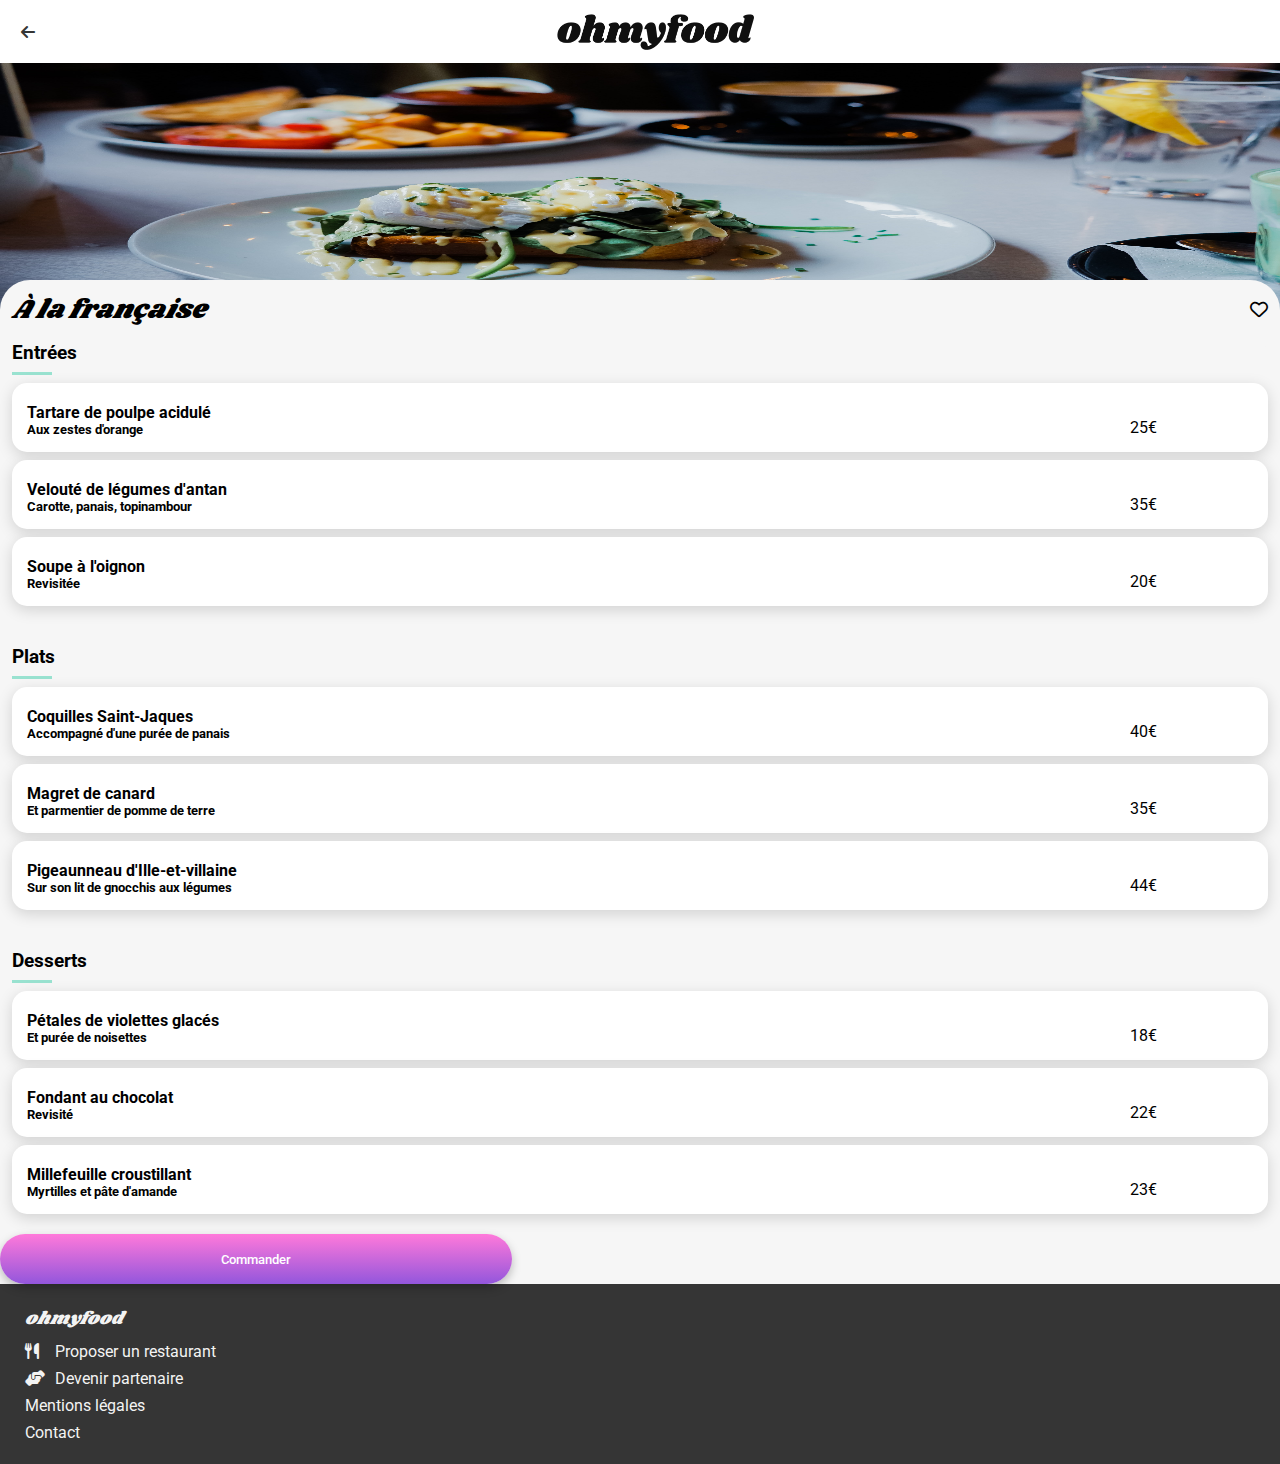
==== a-la-francaise.html @ ea66c6f2 "Ajout du bouton 'commander' sur les pages restaurant" ====
<!DOCTYPE html>
<html lang="fr">
<head>
    <meta charset="UTF-8">
    <meta name="viewport" content="width=device-width, initial-scale=1.0">
    <title>Ohmyfood - À la française</title>
    <link rel="stylesheet" href="https://cdnjs.cloudflare.com/ajax/libs/font-awesome/6.4.2/css/all.min.css">
    <link rel="stylesheet" href="./css/main.css">
</head>
<body>
    <header class="header">
        <div class="header__container__top">
            <a href="index.html">
                <i class="fa-solid fa-arrow-left header__container__top__icon"></i>
            </a>            
            <img src="./img/logo/ohmyfood.png" alt="Logo de l'entreprise Ohmyfood" class="header__container__top__logo">
        </div>
    </header>
    <section class="section__container section__container__menu">
        <div class="section__container__menu__container">
            <img src="./img/restaurants/a-la-francaise.jpg" class="section__container__menu__container__img" alt="Image d'illustration du restaurant À la française">
        </div>        
        <div class="cardmenu">            
            <div class="cardmenu__header">
                <h2 class="cardmenu__header__title">À la française</h2>
                <i class="fa-regular fa-heart card__content__icon"></i>
            </div>
            <div class="cardmenu__type">
                <h3 class="cardmenu__type__title">Entrées</h3>
                <div class="cardmenu__type__border"></div>
                <div class="cardmenu__type__tag cardmenu__type__tag--1">
                    <div class="cardmenu__type__tag__content">
                        <div class="cardemnu__type__tag__content__head">
                            <h4 class="cardmenu__type__tag__head__title">Tartare de poulpe acidulé</h4>
                            <h5 class="cardmenu__type__tag__head__subtitle">Aux zestes d'orange</h5>
                        </div>
                        <div class="cardmenu__type__tag__content__price">
                            25€
                        </div>
                    </div>                        
                    <div class="cardmenu__type__tag__like">
                        <i class="fa-solid fa-circle-check"></i>
                    </div>
                </div>
                <div class="cardmenu__type__tag cardmenu__type__tag--2">
                    <div class="cardmenu__type__tag__content">
                        <div class="cardemnu__type__tag__content__head">
                            <h4 class="cardmenu__type__tag__head__title">Velouté de légumes d'antan</h4>
                            <h5 class="cardmenu__type__tag__head__subtitle">Carotte, panais, topinambour</h5>
                        </div>
                        <div class="cardmenu__type__tag__content__price">
                            35€
                        </div>
                    </div>                        
                    <div class="cardmenu__type__tag__like">
                        <i class="fa-solid fa-circle-check"></i>
                    </div>
                </div>
                <div class="cardmenu__type__tag cardmenu__type__tag--3">
                    <div class="cardmenu__type__tag__content">
                        <div class="cardemnu__type__tag__content__head">
                            <h4 class="cardmenu__type__tag__head__title">Soupe à l'oignon</h4>
                            <h5 class="cardmenu__type__tag__head__subtitle">Revisitée</h5>
                        </div>
                        <div class="cardmenu__type__tag__content__price">
                            20€
                        </div>
                    </div>                        
                    <div class="cardmenu__type__tag__like">
                        <i class="fa-solid fa-circle-check"></i>
                    </div>
                </div>
            </div>
            <div class="cardmenu__type">
                <h3 class="cardmenu__type__title">Plats</h3>
                <div class="cardmenu__type__border"></div>
                <div class="cardmenu__type__tag cardmenu__type__tag--4">
                    <div class="cardmenu__type__tag__content">
                        <div class="cardemnu__type__tag__content__head">
                            <h4 class="cardmenu__type__tag__head__title">Coquilles Saint-Jaques</h4>
                            <h5 class="cardmenu__type__tag__head__subtitle">Accompagné d'une purée de panais</h5>
                        </div>
                        <div class="cardmenu__type__tag__content__price">
                            40€
                        </div>
                    </div>                        
                    <div class="cardmenu__type__tag__like">
                        <i class="fa-solid fa-circle-check"></i>
                    </div>
                </div>
                <div class="cardmenu__type__tag cardmenu__type__tag--5">
                    <div class="cardmenu__type__tag__content">
                        <div class="cardemnu__type__tag__content__head">
                            <h4 class="cardmenu__type__tag__head__title">Magret de canard</h4>
                            <h5 class="cardmenu__type__tag__head__subtitle">Et parmentier de pomme de terre</h5>
                        </div>
                        <div class="cardmenu__type__tag__content__price">
                            35€
                        </div>
                    </div>                        
                    <div class="cardmenu__type__tag__like">
                        <i class="fa-solid fa-circle-check"></i>
                    </div>
                </div>
                <div class="cardmenu__type__tag cardmenu__type__tag--6">
                    <div class="cardmenu__type__tag__content">
                        <div class="cardemnu__type__tag__content__head">
                            <h4 class="cardmenu__type__tag__head__title">Pigeaunneau d'Ille-et-villaine</h4>
                            <h5 class="cardmenu__type__tag__head__subtitle">Sur son lit de gnocchis aux légumes</h5>
                        </div>
                        <div class="cardmenu__type__tag__content__price">
                            44€
                        </div>
                    </div>                        
                    <div class="cardmenu__type__tag__like">
                        <i class="fa-solid fa-circle-check"></i>
                    </div>
                </div>
            </div>
            <div class="cardmenu__type">
                <h3 class="cardmenu__type__title">Desserts</h3>
                <div class="cardmenu__type__border"></div>
                <div class="cardmenu__type__tag cardmenu__type__tag--7">
                    <div class="cardmenu__type__tag__content">
                        <div class="cardemnu__type__tag__content__head">
                            <h4 class="cardmenu__type__tag__head__title">Pétales de violettes glacés</h4>
                            <h5 class="cardmenu__type__tag__head__subtitle">Et purée de noisettes</h5>
                        </div>
                        <div class="cardmenu__type__tag__content__price">
                            18€
                        </div>
                    </div>                        
                    <div class="cardmenu__type__tag__like">
                        <i class="fa-solid fa-circle-check"></i>
                    </div>
                </div>
                <div class="cardmenu__type__tag cardmenu__type__tag--8">
                    <div class="cardmenu__type__tag__content">
                        <div class="cardemnu__type__tag__content__head">
                            <h4 class="cardmenu__type__tag__head__title">Fondant au chocolat</h4>
                            <h5 class="cardmenu__type__tag__head__subtitle">Revisité</h5>
                        </div>
                        <div class="cardmenu__type__tag__content__price">
                            22€
                        </div>
                    </div>                        
                    <div class="cardmenu__type__tag__like">
                        <i class="fa-solid fa-circle-check"></i>
                    </div>
                </div>
                <div class="cardmenu__type__tag cardmenu__type__tag--9">
                    <div class="cardmenu__type__tag__content">
                        <div class="cardemnu__type__tag__content__head">
                            <h4 class="cardmenu__type__tag__head__title">Millefeuille croustillant</h4>
                            <h5 class="cardmenu__type__tag__head__subtitle">Myrtilles et pâte d'amande</h5>
                        </div>
                        <div class="cardmenu__type__tag__content__price">
                            23€
                        </div>
                    </div>                        
                    <div class="cardmenu__type__tag__like">
                        <i class="fa-solid fa-circle-check"></i>
                    </div>
                </div>
            </div>
        </div>
        <button type="button" class="cardmenu__btn btn">Commander</button>  
    </section>
    <footer class="footer">
        <h1 class="footer__title">ohmyfood</h1>
        <ul class="footer__list">
            <li class="footer__list_item"><a href="#" class="footer__list__item__link"><i class="fa-solid fa-utensils margin-right-16"></i>Proposer un restaurant</a></li>
            <li class="footer__list_item"><a href="#" class="footer__list__item__link"><i class="fa-solid fa-handshake-angle margin-right-10"></i>Devenir partenaire</a></li>
            <li class="footer__list_item"><a href="#" class="footer__list__item__link">Mentions légales</a></li>
            <li class="footer__list_item"><a href="#" class="footer__list__item__link">Contact</a></li>
        </ul>
    </footer>
</body>
</html>
---- css/main.css ----
@charset "UTF-8";
/* **************************** */
/*          Imports             */
/* **************************** */
@import url("https://fonts.googleapis.com/css2?family=Roboto&family=Shrikhand&display=swap");
/* **************************** */
/*     Réinit. + balise         */
/* **************************** */
* {
  margin: 0;
  padding: 0;
  font-family: "Roboto", sans-serif;
}

body {
  background-color: #F6F6F6;
}

/* **************************** */
/*          Loader              */
/* **************************** */
@keyframes loader-01 {
  0% {
    transform: scale(1) rotate(0deg);
  }
  50% {
    transform: scale(0.6) rotate(180deg);
  }
  100% {
    transform: scale(1) rotate(360deg);
  }
}
@keyframes loader-02 {
  0% {
    transform: perspective(4cm) rotateX(45deg);
  }
  100% {
    transform: perspective(5cm) rotateY(180deg);
  }
}
@keyframes loader-text {
  0% {
    width: 0;
  }
  100% {
    width: 100%;
  }
}
@keyframes stop-loader {
  0% {
    opacity: 1;
  }
  50% {
    opacity: 0.5;
  }
  100% {
    opacity: 0;
    display: none;
  }
}
.loader_container {
  height: 100%;
  width: 100%;
  background-color: rgba(207, 200, 200, 0.9);
  position: fixed;
  top: 0;
  left: 0;
  z-index: 1000;
  display: flex;
  flex-flow: column;
  justify-content: center;
  align-items: center;
  gap: 40px;
  animation: 1s ease-out 5s stop-loader forwards;
}

.loader {
  width: 80px;
  height: 80px;
  display: flex;
  position: relative;
  background-color: #9356DC;
  border-radius: 15px;
  animation: 2s ease-in-out loader-01 reverse infinite;
}
.loader::after {
  content: "";
  height: 50%;
  width: 50%;
  position: absolute;
  top: -10px;
  left: -10px;
  background-color: #FF79DA;
  border-radius: 15px;
  animation: 2s ease-in-out loader-02 infinite;
}
.loader__text {
  font-size: 1.75rem;
  font-family: "Shrikhand", serif;
  display: inline-block;
  position: relative;
  color: #353535;
  text-shadow: 0 0 2px #9356DC, 0 0 1px #FF79DA, 0 0 1px #99E2D0;
  letter-spacing: 2px;
  box-sizing: border-box;
}
.loader__text::after {
  content: "Chargement";
  position: absolute;
  left: 0;
  top: 0;
  color: #9356DC;
  width: 100%;
  height: 100%;
  overflow: hidden;
  box-sizing: border-box;
  animation: 2s loader-text alternate-reverse infinite;
}

/* **************************** */
/*         Génériques           */
/* **************************** */
h1 {
  font-family: "Shrikhand", serif;
  font-size: 1.125rem;
  font-weight: 400;
  font-style: italic;
}

.opacity__0 {
  opacity: 0;
}

.margin-right-10 {
  margin-right: 0.625rem;
}

.margin-right-16 {
  margin-right: 1rem;
}

.section {
  display: flex;
  flex-flow: column;
  gap: 1.688rem;
  padding: 0 1.25rem;
}

.btn {
  height: 3.125rem;
  padding: 0.813rem 1.172rem;
  background: linear-gradient(0deg, #9356DC 0%, #FF79DA 100%);
  box-shadow: 0px 4px 10px rgba(0, 0, 0, 0.25);
  border-radius: 25px;
  font-weight: 500;
  color: white;
  word-wrap: break-word;
  border: none;
}
.btn:hover {
  background: linear-gradient(0deg, #9c6bd8 0%, #ff95e1 100%);
  box-shadow: 0px 4px 10px rgba(0, 0, 0, 0.5);
}

/* **************************** */
/*       Contenu mobile         */
/* **************************** */
.body__container {
  display: flex;
  flex-flow: column;
  gap: 1.688rem;
}

.header__container__top {
  display: flex;
  align-items: center;
  padding: 0.85rem;
  background-color: #FFF;
}
.header__container__top__icon {
  width: 1.075rem;
  height: 1rem;
  padding: 0.438rem;
  color: #353535;
}
.header__container__top__logo {
  width: 12.313rem;
  height: 2.25rem;
  margin: auto;
}
.header__container__middle {
  height: 3.125rem;
  display: flex;
  justify-content: center;
  align-items: center;
  gap: 1.063rem;
  background-color: #E2E2E2;
  color: #353535;
}

.section__container__cta {
  justify-content: center;
  align-items: center;
  gap: 1.688rem;
}
.section__container__cta__hook {
  width: 70%;
  text-align: center;
}
.section__container__cta__promess {
  font-size: 1.125rem;
  font-weight: 300;
  text-align: center;
}

.section__container__fonctionnement {
  background-color: #FFF;
  display: flex;
  flex-flow: column;
  padding-top: 1.688rem;
  padding-bottom: 1.688rem;
}

.fonctionnement__card {
  height: 4.524rem;
  width: calc(100% - 10px);
  background-color: #F6F6F6;
  box-shadow: 0px 4px 15px rgba(0, 0, 0, 0.15);
  display: flex;
  justify-content: space-evenly;
  align-items: center;
  border-radius: 1.25rem;
  position: relative;
  z-index: 1;
}
.fonctionnement__card__number {
  height: 1.5rem;
  width: 1.5rem;
  background-color: #9356DC;
  color: #F3F3F3;
  border-radius: 50%;
  text-align: center;
  position: absolute;
  left: -10px;
  z-index: 2;
}
.fonctionnement__card__icon {
  color: #7E7E7E;
  font-size: 1.125rem;
}
.fonctionnement__card__icon--purple {
  color: #9356DC;
}
.fonctionnement__card__text {
  font-weight: 500;
}

.card {
  border-radius: 15px;
  text-decoration: none;
  color: inherit;
  background-color: #fff;
  overflow: hidden;
}
.card__container {
  border-radius: 15px;
  position: relative;
}
.card__box {
  width: 100%;
  height: 231px;
  overflow: hidden;
}
.card__box__img {
  width: 100%;
  height: 100%;
  -o-object-fit: cover;
     object-fit: cover;
}
.card__content {
  padding: 15px;
  display: flex;
  align-items: center;
  justify-content: space-between;
}
.card__content__grouptitle__title {
  font-size: 1.125rem;
  font-weight: 700;
}
.card__content__grouptitle__subtitle {
  font-size: 1.063rem;
  font-weight: 300;
}
.card__content__icon:hover:before {
  content: "\f004";
  font-weight: 900;
  transition: 400ms;
  background-image: linear-gradient(180deg, #9356DC, #FF79DA);
  background-size: 100%;
  background-repeat: repeat;
  background-clip: text;
  -webkit-background-clip: text;
  color: transparent;
}

.footer {
  color: #F3F3F3;
  background-color: #353535;
  padding: 22px 25px 22px 25px;
  display: flex;
  flex-flow: column;
  gap: 10px;
}
.footer__list {
  list-style-type: none;
  display: flex;
  flex-flow: column;
  gap: 8px;
}
.footer__list__item {
  display: block;
  width: 20px;
  height: 16px;
}
.footer__list__item__link {
  color: inherit;
  text-decoration: none;
}

@keyframes checkmenu {
  0% {
    margin-right: -50px;
  }
  20% {
    margin-right: -30px;
  }
  40% {
    margin-right: -20px;
  }
  90% {
    margin-right: -5px;
  }
  100% {
    margin-right: 0px;
  }
}
@keyframes cardmenu-tag-1 {
  0% {
    transform: translateX(-200%);
  }
  100% {
    transform: translateX(0%);
  }
}
.section__container__menu__container {
  width: 100%;
  position: relative;
}
.section__container__menu__container__img {
  width: 100%;
  height: 275px;
}

.cardmenu {
  border-radius: 30px 30px 0 0;
  display: flex;
  flex-flow: column;
  gap: 40px;
  padding-bottom: 20px;
  background-color: #F6F6F6;
}
.cardmenu__header {
  width: calc(100% - 24px);
  padding: 10px 12px 15px 12px;
  position: absolute;
  top: 280px;
  background-color: #F6F6F6;
  display: flex;
  justify-content: space-between;
  align-items: center;
  font-size: 1.125rem;
  border-radius: 30px 30px 0 0;
}
.cardmenu__header__title {
  font-family: "Shrikhand", serif;
  font-weight: 400;
  font-style: italic;
}
.cardmenu__type {
  display: flex;
  flex-flow: column;
  gap: 8px;
  padding-left: 12px;
  padding-right: 12px;
}
.cardmenu__type__border {
  width: 40px;
  border-bottom: 3px #99E2D0 solid;
}
.cardmenu__type__tag {
  height: 69px;
  background-color: #FFF;
  display: inline-flex;
  flex-wrap: nowrap;
  justify-content: space-between;
  align-items: flex-end;
  gap: 12px;
  border-radius: 15px;
  box-shadow: 0px 4px 15px rgba(0, 0, 0, 0.15);
  overflow: hidden;
}
.cardmenu__type__tag--1 {
  animation: 1s ease-out 0.2s both cardmenu-tag-1;
}
.cardmenu__type__tag--2 {
  animation: 1s ease-out 0.3s both cardmenu-tag-1;
}
.cardmenu__type__tag--3 {
  animation: 1s ease-out 0.4s both cardmenu-tag-1;
}
.cardmenu__type__tag--3-1 {
  animation: 1s ease-out 0.5s both cardmenu-tag-1;
}
.cardmenu__type__tag--4 {
  animation: 1s ease-out 0.6s both cardmenu-tag-1;
}
.cardmenu__type__tag--5 {
  animation: 1s ease-out 0.7s both cardmenu-tag-1;
}
.cardmenu__type__tag--6 {
  animation: 1s ease-out 0.8s both cardmenu-tag-1;
}
.cardmenu__type__tag--7 {
  animation: 1s ease-out 0.9s both cardmenu-tag-1;
}
.cardmenu__type__tag--8 {
  animation: 1s ease-out 1s both cardmenu-tag-1;
}
.cardmenu__type__tag--9 {
  animation: 1s ease-out 1.1s both cardmenu-tag-1;
}
.cardmenu__type__tag__content {
  width: 90%;
  display: flex;
  flex-wrap: nowrap;
  justify-content: space-between;
  padding: 15px;
  overflow: hidden;
}
.cardmenu__type__tag__content__head {
  background-color: aqua;
  text-overflow: ellipsis;
  white-space: nowrap;
}
.cardmenu__type__tag__content__head__title {
  font-size: 18px;
  font-weight: 500;
  overflow: ellipsis;
  white-space: nowrap;
}
.cardmenu__type__tag__content__head__subtitle {
  font-size: 15px;
  font-weight: 300;
  text-overflow: ellipsis;
  white-space: nowrap;
}
.cardmenu__type__tag__content__price {
  display: flex;
  align-items: flex-end;
  justify-content: flex-end;
}
.cardmenu__type__tag__like {
  margin-right: -50px;
}
.cardmenu__type__tag:hover > .cardmenu__type__tag__like {
  height: 100%;
  width: 59px;
  color: #F3F3F3;
  background-color: #99E2D0;
  border-radius: 0 15px 15px 0;
  display: flex;
  justify-content: center;
  align-items: center;
  flex-grow: 1;
  animation: checkmenu 250ms;
  animation-fill-mode: forwards;
}
.cardmenu__btn {
  width: 40%;
  margin: auto;
}/*# sourceMappingURL=main.css.map */
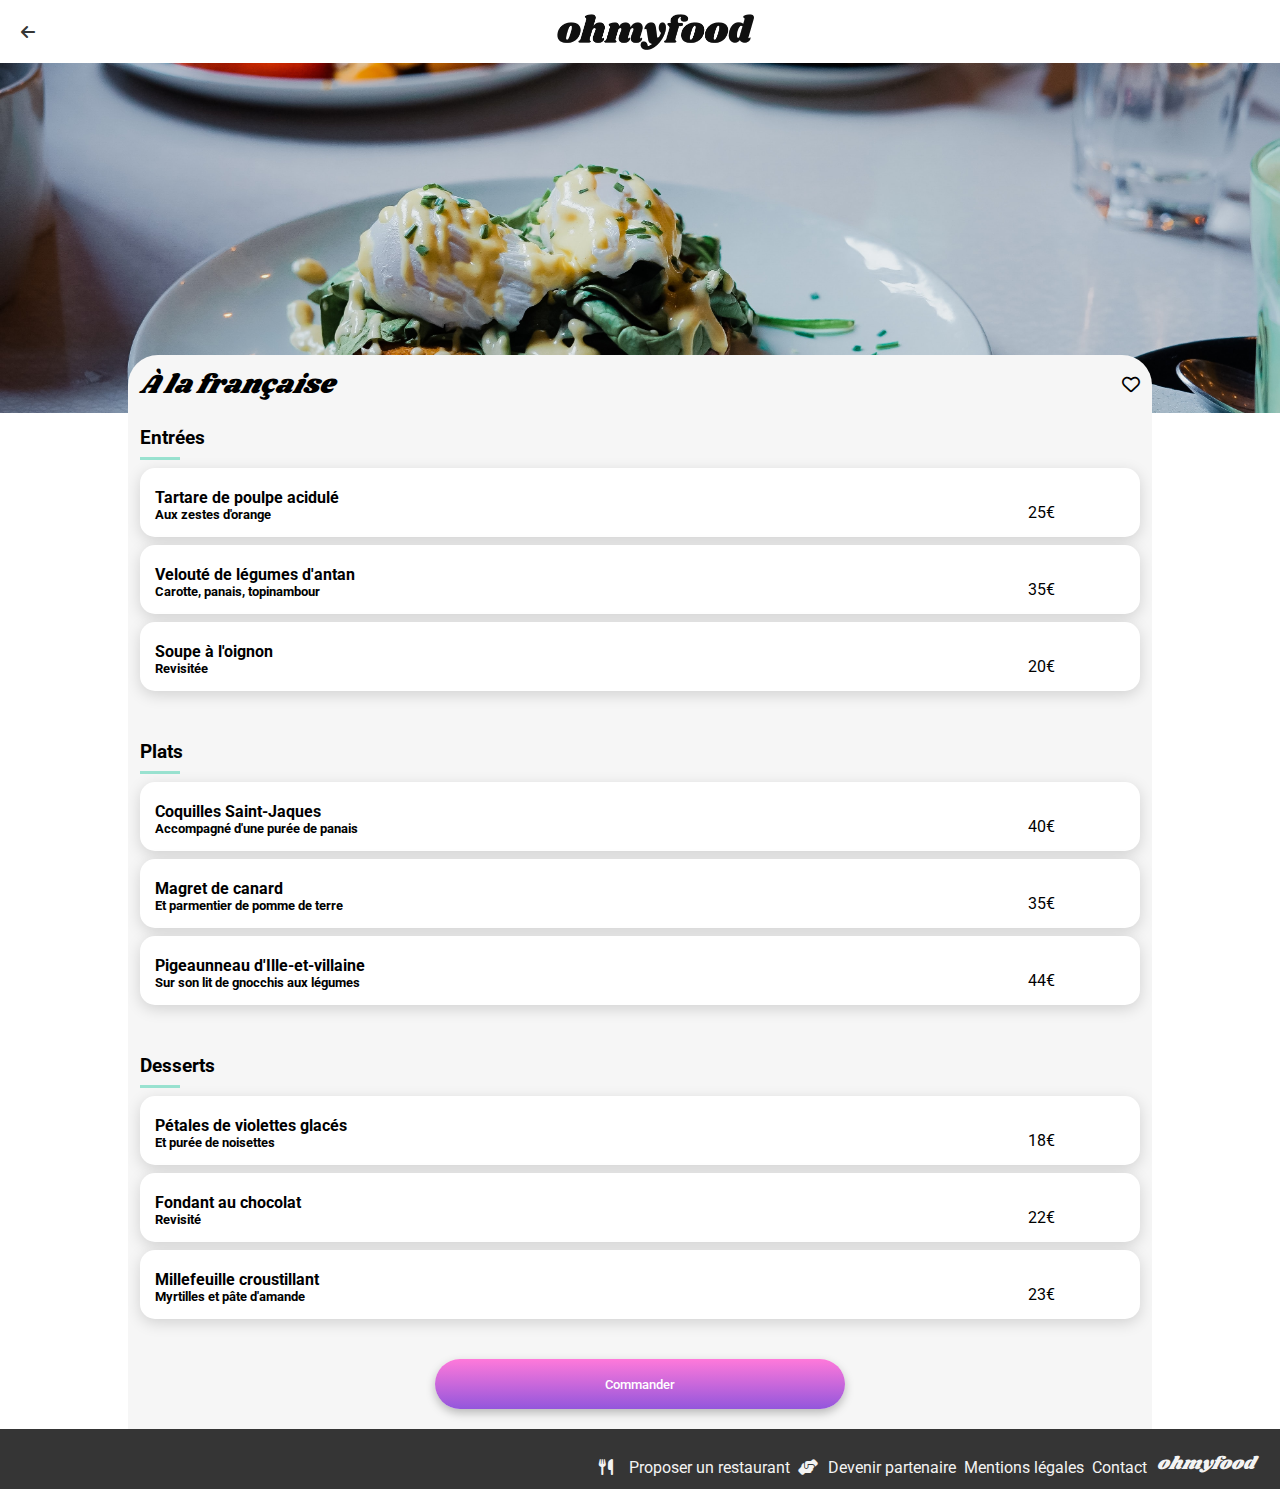
==== commit 9e8811d1: "Ajout du responsive tablet, desktop et large desktop. Modification des pages restaurants et index po" ====
--- a/a-la-francaise.html
+++ b/a-la-francaise.html
@@ -16,164 +16,166 @@
             <img src="./img/logo/ohmyfood.png" alt="Logo de l'entreprise Ohmyfood" class="header__container__top__logo">
         </div>
     </header>
-    <section class="section__container section__container__menu">
-        <div class="section__container__menu__container">
-            <img src="./img/restaurants/a-la-francaise.jpg" class="section__container__menu__container__img" alt="Image d'illustration du restaurant À la française">
-        </div>        
-        <div class="cardmenu">            
-            <div class="cardmenu__header">
-                <h2 class="cardmenu__header__title">À la française</h2>
-                <i class="fa-regular fa-heart card__content__icon"></i>
-            </div>
-            <div class="cardmenu__type">
-                <h3 class="cardmenu__type__title">Entrées</h3>
-                <div class="cardmenu__type__border"></div>
-                <div class="cardmenu__type__tag cardmenu__type__tag--1">
-                    <div class="cardmenu__type__tag__content">
-                        <div class="cardemnu__type__tag__content__head">
-                            <h4 class="cardmenu__type__tag__head__title">Tartare de poulpe acidulé</h4>
-                            <h5 class="cardmenu__type__tag__head__subtitle">Aux zestes d'orange</h5>
+    <main class="main">
+        <section class="section__container section__container__menu">
+            <div class="section__container__menu__container">
+                <img src="./img/restaurants/a-la-francaise.jpg" class="section__container__menu__container__img" alt="Image d'illustration du restaurant À la française">
+            </div>        
+            <div class="cardmenu">            
+                <div class="cardmenu__header">
+                    <h2 class="cardmenu__header__title">À la française</h2>
+                    <i class="fa-regular fa-heart card__content__icon"></i>
+                </div>
+                <div class="cardmenu__type">
+                    <h3 class="cardmenu__type__title">Entrées</h3>
+                    <div class="cardmenu__type__border"></div>
+                    <div class="cardmenu__type__tag cardmenu__type__tag--1">
+                        <div class="cardmenu__type__tag__content">
+                            <div class="cardemnu__type__tag__content__head">
+                                <h4 class="cardmenu__type__tag__head__title">Tartare de poulpe acidulé</h4>
+                                <h5 class="cardmenu__type__tag__head__subtitle">Aux zestes d'orange</h5>
+                            </div>
+                            <div class="cardmenu__type__tag__content__price">
+                                25€
+                            </div>
+                        </div>                        
+                        <div class="cardmenu__type__tag__like">
+                            <i class="fa-solid fa-circle-check"></i>
                         </div>
-                        <div class="cardmenu__type__tag__content__price">
-                            25€
+                    </div>
+                    <div class="cardmenu__type__tag cardmenu__type__tag--2">
+                        <div class="cardmenu__type__tag__content">
+                            <div class="cardemnu__type__tag__content__head">
+                                <h4 class="cardmenu__type__tag__head__title">Velouté de légumes d'antan</h4>
+                                <h5 class="cardmenu__type__tag__head__subtitle">Carotte, panais, topinambour</h5>
+                            </div>
+                            <div class="cardmenu__type__tag__content__price">
+                                35€
+                            </div>
+                        </div>                        
+                        <div class="cardmenu__type__tag__like">
+                            <i class="fa-solid fa-circle-check"></i>
                         </div>
-                    </div>                        
-                    <div class="cardmenu__type__tag__like">
-                        <i class="fa-solid fa-circle-check"></i>
+                    </div>
+                    <div class="cardmenu__type__tag cardmenu__type__tag--3">
+                        <div class="cardmenu__type__tag__content">
+                            <div class="cardemnu__type__tag__content__head">
+                                <h4 class="cardmenu__type__tag__head__title">Soupe à l'oignon</h4>
+                                <h5 class="cardmenu__type__tag__head__subtitle">Revisitée</h5>
+                            </div>
+                            <div class="cardmenu__type__tag__content__price">
+                                20€
+                            </div>
+                        </div>                        
+                        <div class="cardmenu__type__tag__like">
+                            <i class="fa-solid fa-circle-check"></i>
+                        </div>
                     </div>
                 </div>
-                <div class="cardmenu__type__tag cardmenu__type__tag--2">
-                    <div class="cardmenu__type__tag__content">
-                        <div class="cardemnu__type__tag__content__head">
-                            <h4 class="cardmenu__type__tag__head__title">Velouté de légumes d'antan</h4>
-                            <h5 class="cardmenu__type__tag__head__subtitle">Carotte, panais, topinambour</h5>
+                <div class="cardmenu__type">
+                    <h3 class="cardmenu__type__title">Plats</h3>
+                    <div class="cardmenu__type__border"></div>
+                    <div class="cardmenu__type__tag cardmenu__type__tag--4">
+                        <div class="cardmenu__type__tag__content">
+                            <div class="cardemnu__type__tag__content__head">
+                                <h4 class="cardmenu__type__tag__head__title">Coquilles Saint-Jaques</h4>
+                                <h5 class="cardmenu__type__tag__head__subtitle">Accompagné d'une purée de panais</h5>
+                            </div>
+                            <div class="cardmenu__type__tag__content__price">
+                                40€
+                            </div>
+                        </div>                        
+                        <div class="cardmenu__type__tag__like">
+                            <i class="fa-solid fa-circle-check"></i>
                         </div>
-                        <div class="cardmenu__type__tag__content__price">
-                            35€
+                    </div>
+                    <div class="cardmenu__type__tag cardmenu__type__tag--5">
+                        <div class="cardmenu__type__tag__content">
+                            <div class="cardemnu__type__tag__content__head">
+                                <h4 class="cardmenu__type__tag__head__title">Magret de canard</h4>
+                                <h5 class="cardmenu__type__tag__head__subtitle">Et parmentier de pomme de terre</h5>
+                            </div>
+                            <div class="cardmenu__type__tag__content__price">
+                                35€
+                            </div>
+                        </div>                        
+                        <div class="cardmenu__type__tag__like">
+                            <i class="fa-solid fa-circle-check"></i>
                         </div>
-                    </div>                        
-                    <div class="cardmenu__type__tag__like">
-                        <i class="fa-solid fa-circle-check"></i>
+                    </div>
+                    <div class="cardmenu__type__tag cardmenu__type__tag--6">
+                        <div class="cardmenu__type__tag__content">
+                            <div class="cardemnu__type__tag__content__head">
+                                <h4 class="cardmenu__type__tag__head__title">Pigeaunneau d'Ille-et-villaine</h4>
+                                <h5 class="cardmenu__type__tag__head__subtitle">Sur son lit de gnocchis aux légumes</h5>
+                            </div>
+                            <div class="cardmenu__type__tag__content__price">
+                                44€
+                            </div>
+                        </div>                        
+                        <div class="cardmenu__type__tag__like">
+                            <i class="fa-solid fa-circle-check"></i>
+                        </div>
                     </div>
                 </div>
-                <div class="cardmenu__type__tag cardmenu__type__tag--3">
-                    <div class="cardmenu__type__tag__content">
-                        <div class="cardemnu__type__tag__content__head">
-                            <h4 class="cardmenu__type__tag__head__title">Soupe à l'oignon</h4>
-                            <h5 class="cardmenu__type__tag__head__subtitle">Revisitée</h5>
+                <div class="cardmenu__type">
+                    <h3 class="cardmenu__type__title">Desserts</h3>
+                    <div class="cardmenu__type__border"></div>
+                    <div class="cardmenu__type__tag cardmenu__type__tag--7">
+                        <div class="cardmenu__type__tag__content">
+                            <div class="cardemnu__type__tag__content__head">
+                                <h4 class="cardmenu__type__tag__head__title">Pétales de violettes glacés</h4>
+                                <h5 class="cardmenu__type__tag__head__subtitle">Et purée de noisettes</h5>
+                            </div>
+                            <div class="cardmenu__type__tag__content__price">
+                                18€
+                            </div>
+                        </div>                        
+                        <div class="cardmenu__type__tag__like">
+                            <i class="fa-solid fa-circle-check"></i>
                         </div>
-                        <div class="cardmenu__type__tag__content__price">
-                            20€
+                    </div>
+                    <div class="cardmenu__type__tag cardmenu__type__tag--8">
+                        <div class="cardmenu__type__tag__content">
+                            <div class="cardemnu__type__tag__content__head">
+                                <h4 class="cardmenu__type__tag__head__title">Fondant au chocolat</h4>
+                                <h5 class="cardmenu__type__tag__head__subtitle">Revisité</h5>
+                            </div>
+                            <div class="cardmenu__type__tag__content__price">
+                                22€
+                            </div>
+                        </div>                        
+                        <div class="cardmenu__type__tag__like">
+                            <i class="fa-solid fa-circle-check"></i>
                         </div>
-                    </div>                        
-                    <div class="cardmenu__type__tag__like">
-                        <i class="fa-solid fa-circle-check"></i>
+                    </div>
+                    <div class="cardmenu__type__tag cardmenu__type__tag--9">
+                        <div class="cardmenu__type__tag__content">
+                            <div class="cardemnu__type__tag__content__head">
+                                <h4 class="cardmenu__type__tag__head__title">Millefeuille croustillant</h4>
+                                <h5 class="cardmenu__type__tag__head__subtitle">Myrtilles et pâte d'amande</h5>
+                            </div>
+                            <div class="cardmenu__type__tag__content__price">
+                                23€
+                            </div>
+                        </div>                        
+                        <div class="cardmenu__type__tag__like">
+                            <i class="fa-solid fa-circle-check"></i>
+                        </div>
                     </div>
                 </div>
-            </div>
-            <div class="cardmenu__type">
-                <h3 class="cardmenu__type__title">Plats</h3>
-                <div class="cardmenu__type__border"></div>
-                <div class="cardmenu__type__tag cardmenu__type__tag--4">
-                    <div class="cardmenu__type__tag__content">
-                        <div class="cardemnu__type__tag__content__head">
-                            <h4 class="cardmenu__type__tag__head__title">Coquilles Saint-Jaques</h4>
-                            <h5 class="cardmenu__type__tag__head__subtitle">Accompagné d'une purée de panais</h5>
-                        </div>
-                        <div class="cardmenu__type__tag__content__price">
-                            40€
-                        </div>
-                    </div>                        
-                    <div class="cardmenu__type__tag__like">
-                        <i class="fa-solid fa-circle-check"></i>
-                    </div>
-                </div>
-                <div class="cardmenu__type__tag cardmenu__type__tag--5">
-                    <div class="cardmenu__type__tag__content">
-                        <div class="cardemnu__type__tag__content__head">
-                            <h4 class="cardmenu__type__tag__head__title">Magret de canard</h4>
-                            <h5 class="cardmenu__type__tag__head__subtitle">Et parmentier de pomme de terre</h5>
-                        </div>
-                        <div class="cardmenu__type__tag__content__price">
-                            35€
-                        </div>
-                    </div>                        
-                    <div class="cardmenu__type__tag__like">
-                        <i class="fa-solid fa-circle-check"></i>
-                    </div>
-                </div>
-                <div class="cardmenu__type__tag cardmenu__type__tag--6">
-                    <div class="cardmenu__type__tag__content">
-                        <div class="cardemnu__type__tag__content__head">
-                            <h4 class="cardmenu__type__tag__head__title">Pigeaunneau d'Ille-et-villaine</h4>
-                            <h5 class="cardmenu__type__tag__head__subtitle">Sur son lit de gnocchis aux légumes</h5>
-                        </div>
-                        <div class="cardmenu__type__tag__content__price">
-                            44€
-                        </div>
-                    </div>                        
-                    <div class="cardmenu__type__tag__like">
-                        <i class="fa-solid fa-circle-check"></i>
-                    </div>
-                </div>
-            </div>
-            <div class="cardmenu__type">
-                <h3 class="cardmenu__type__title">Desserts</h3>
-                <div class="cardmenu__type__border"></div>
-                <div class="cardmenu__type__tag cardmenu__type__tag--7">
-                    <div class="cardmenu__type__tag__content">
-                        <div class="cardemnu__type__tag__content__head">
-                            <h4 class="cardmenu__type__tag__head__title">Pétales de violettes glacés</h4>
-                            <h5 class="cardmenu__type__tag__head__subtitle">Et purée de noisettes</h5>
-                        </div>
-                        <div class="cardmenu__type__tag__content__price">
-                            18€
-                        </div>
-                    </div>                        
-                    <div class="cardmenu__type__tag__like">
-                        <i class="fa-solid fa-circle-check"></i>
-                    </div>
-                </div>
-                <div class="cardmenu__type__tag cardmenu__type__tag--8">
-                    <div class="cardmenu__type__tag__content">
-                        <div class="cardemnu__type__tag__content__head">
-                            <h4 class="cardmenu__type__tag__head__title">Fondant au chocolat</h4>
-                            <h5 class="cardmenu__type__tag__head__subtitle">Revisité</h5>
-                        </div>
-                        <div class="cardmenu__type__tag__content__price">
-                            22€
-                        </div>
-                    </div>                        
-                    <div class="cardmenu__type__tag__like">
-                        <i class="fa-solid fa-circle-check"></i>
-                    </div>
-                </div>
-                <div class="cardmenu__type__tag cardmenu__type__tag--9">
-                    <div class="cardmenu__type__tag__content">
-                        <div class="cardemnu__type__tag__content__head">
-                            <h4 class="cardmenu__type__tag__head__title">Millefeuille croustillant</h4>
-                            <h5 class="cardmenu__type__tag__head__subtitle">Myrtilles et pâte d'amande</h5>
-                        </div>
-                        <div class="cardmenu__type__tag__content__price">
-                            23€
-                        </div>
-                    </div>                        
-                    <div class="cardmenu__type__tag__like">
-                        <i class="fa-solid fa-circle-check"></i>
-                    </div>
-                </div>
-            </div>
-        </div>
-        <button type="button" class="cardmenu__btn btn">Commander</button>  
-    </section>
-    <footer class="footer">
-        <h1 class="footer__title">ohmyfood</h1>
-        <ul class="footer__list">
-            <li class="footer__list_item"><a href="#" class="footer__list__item__link"><i class="fa-solid fa-utensils margin-right-16"></i>Proposer un restaurant</a></li>
-            <li class="footer__list_item"><a href="#" class="footer__list__item__link"><i class="fa-solid fa-handshake-angle margin-right-10"></i>Devenir partenaire</a></li>
-            <li class="footer__list_item"><a href="#" class="footer__list__item__link">Mentions légales</a></li>
-            <li class="footer__list_item"><a href="#" class="footer__list__item__link">Contact</a></li>
-        </ul>
-    </footer>
+                <button type="button" class="cardmenu__btn btn">Commander</button> 
+            </div>             
+        </section>
+        <footer class="footer">
+            <h1 class="footer__title">ohmyfood</h1>
+            <ul class="footer__list">
+                <li class="footer__list_item"><a href="#" class="footer__list__item__link"><i class="fa-solid fa-utensils margin-right-16"></i>Proposer un restaurant</a></li>
+                <li class="footer__list_item"><a href="#" class="footer__list__item__link"><i class="fa-solid fa-handshake-angle margin-right-10"></i>Devenir partenaire</a></li>
+                <li class="footer__list_item"><a href="#" class="footer__list__item__link">Mentions légales</a></li>
+                <li class="footer__list_item"><a href="#" class="footer__list__item__link">Contact</a></li>
+            </ul>
+        </footer>
+    </main>
 </body>
 </html>--- a/css/main.css
+++ b/css/main.css
@@ -12,7 +12,7 @@
   font-family: "Roboto", sans-serif;
 }
 
-body {
+.main {
   background-color: #F6F6F6;
 }
 
@@ -139,7 +139,7 @@
   margin-right: 1rem;
 }
 
-.section {
+.section, .container__cards {
   display: flex;
   flex-flow: column;
   gap: 1.688rem;
@@ -202,6 +202,7 @@
   justify-content: center;
   align-items: center;
   gap: 1.688rem;
+  margin: 40px 0;
 }
 .section__container__cta__hook {
   width: 70%;
@@ -219,6 +220,12 @@
   flex-flow: column;
   padding-top: 1.688rem;
   padding-bottom: 1.688rem;
+}
+
+.fonctionnement__card__container {
+  display: flex;
+  flex-flow: column;
+  gap: 40px;
 }
 
 .fonctionnement__card {
@@ -256,6 +263,10 @@
 }
 
 .card {
+  width: calc(100% - 10px);
+  display: flex;
+  flex-flow: column;
+  gap: 20px;
   border-radius: 15px;
   text-decoration: none;
   color: inherit;
@@ -270,12 +281,24 @@
   width: 100%;
   height: 231px;
   overflow: hidden;
+  position: relative;
 }
 .card__box__img {
   width: 100%;
   height: 100%;
+  border-radius: 15px 15px 0 0;
   -o-object-fit: cover;
      object-fit: cover;
+}
+.card__box__label {
+  position: absolute;
+  top: 13px;
+  right: 13px;
+  padding: 7px 9px;
+  font-size: 0.875rem;
+  background-color: #99E2D0;
+  color: #008766;
+  border-radius: 2px;
 }
 .card__content {
   padding: 15px;
@@ -352,6 +375,13 @@
     transform: translateX(0%);
   }
 }
+.section__container__menu {
+  display: flex;
+  flex-flow: column;
+  justify-content: center;
+  align-items: center;
+  background-color: #F6F6F6;
+}
 .section__container__menu__container {
   width: 100%;
   position: relative;
@@ -362,11 +392,13 @@
 }
 
 .cardmenu {
+  width: 100%;
   border-radius: 30px 30px 0 0;
   display: flex;
   flex-flow: column;
   gap: 40px;
   padding-bottom: 20px;
+  margin-bottom: 40px;
   background-color: #F6F6F6;
 }
 .cardmenu__header {
@@ -392,6 +424,7 @@
   gap: 8px;
   padding-left: 12px;
   padding-right: 12px;
+  margin-top: 10px;
 }
 .cardmenu__type__border {
   width: 40px;
@@ -449,20 +482,17 @@
 }
 .cardmenu__type__tag__content__head {
   background-color: aqua;
+  overflow: hidden;
   text-overflow: ellipsis;
   white-space: nowrap;
 }
 .cardmenu__type__tag__content__head__title {
   font-size: 18px;
   font-weight: 500;
-  overflow: ellipsis;
-  white-space: nowrap;
 }
 .cardmenu__type__tag__content__head__subtitle {
   font-size: 15px;
   font-weight: 300;
-  text-overflow: ellipsis;
-  white-space: nowrap;
 }
 .cardmenu__type__tag__content__price {
   display: flex;
@@ -488,4 +518,83 @@
 .cardmenu__btn {
   width: 40%;
   margin: auto;
+}
+
+@media (width >= 768px) {
+  /* Accueil */
+  .fonctionnement__card__container {
+    display: flex;
+    flex-flow: row;
+    justify-content: space-around;
+    align-items: center;
+  }
+  .fonctionnement__card {
+    width: calc(33% - 10px);
+  }
+  .container__cards {
+    width: 100%;
+    display: flex;
+    flex-flow: row;
+    flex-wrap: wrap;
+    padding: 0;
+  }
+  .card {
+    width: calc(50% - 1.25rem);
+  }
+  .footer {
+    display: flex;
+    flex-flow: row-reverse;
+    justify-content: flex-start;
+    align-items: flex-end;
+    padding-bottom: 12px;
+  }
+  .footer__list {
+    display: flex;
+    flex-flow: row;
+  }
+  /*  Restaurants  */
+  .section__container__menu__container__img {
+    height: 350px;
+  }
+  .cardmenu__header {
+    position: absolute;
+    top: 355px;
+  }
+}
+/* desktop */
+@media (width >= 1024px) {
+  .section__container__menu {
+    background-color: #FFF;
+  }
+  .section__container__menu__container__img {
+    transform: scale(1);
+    -o-object-fit: cover;
+       object-fit: cover;
+  }
+  .cardmenu {
+    width: 80%;
+    margin: auto;
+    border-radius: 0;
+    overflow: hidden;
+  }
+  .cardmenu__header {
+    width: calc(80% - 24px);
+  }
+}
+/* Large desktop */
+@media (width > 1440px) {
+  body {
+    width: 1440px;
+    margin: auto;
+    background-color: #FFF;
+  }
+  .cardmenu {
+    width: 1152px;
+    margin: auto;
+    border-radius: 0;
+    overflow: hidden;
+  }
+  .cardmenu__header {
+    width: 1128px;
+  }
 }/*# sourceMappingURL=main.css.map */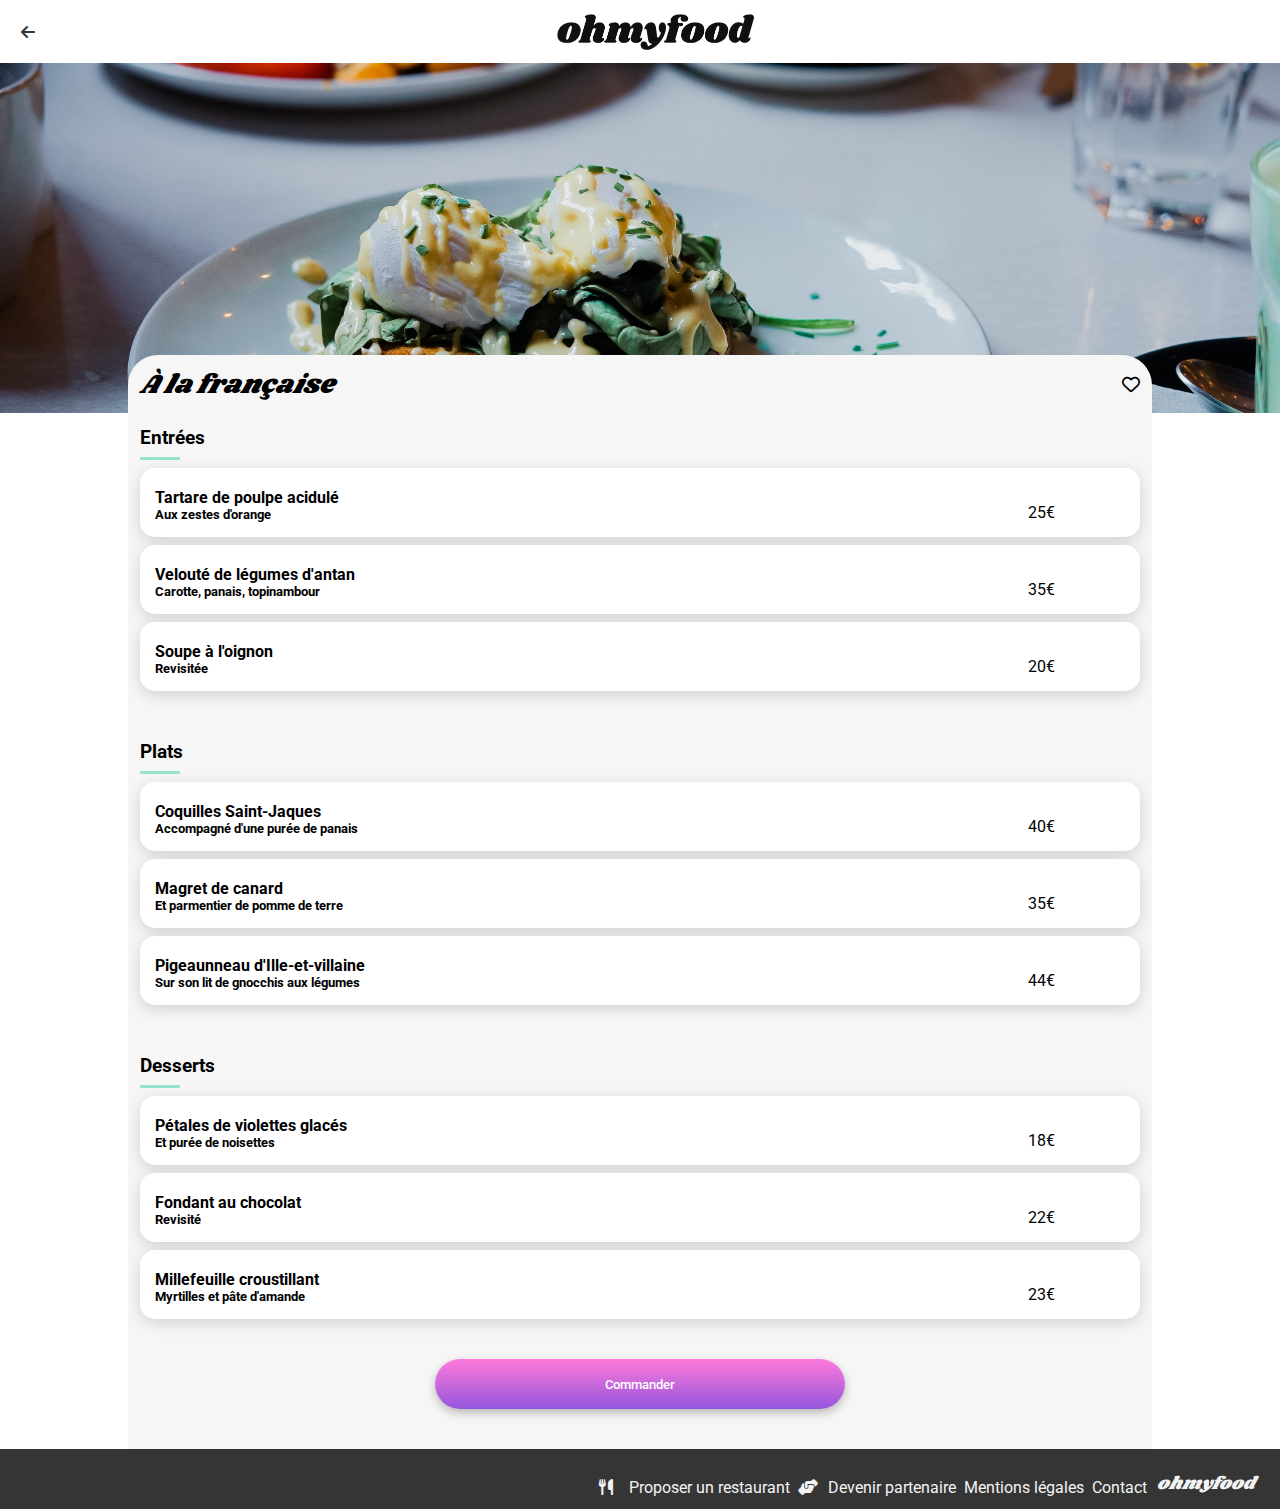
==== commit a279dcd7: "Ajout du favicon avec retro compatibilité IE" ====
--- a/a-la-francaise.html
+++ b/a-la-francaise.html
@@ -4,6 +4,8 @@
     <meta charset="UTF-8">
     <meta name="viewport" content="width=device-width, initial-scale=1.0">
     <title>Ohmyfood - À la française</title>
+    <link rel="icon" type="image/png" href="./img/logo/favicon.png" />
+    <!--[if IE]><link rel="shortcut icon" type="image/x-icon" href="./img/logo/favicon.ico" /><![endif]-->
     <link rel="stylesheet" href="https://cdnjs.cloudflare.com/ajax/libs/font-awesome/6.4.2/css/all.min.css">
     <link rel="stylesheet" href="./css/main.css">
 </head>
--- a/css/main.css
+++ b/css/main.css
@@ -262,6 +262,10 @@
   font-weight: 500;
 }
 
+.container__cards {
+  padding-bottom: 40px;
+}
+
 .card {
   width: calc(100% - 10px);
   display: flex;
@@ -397,8 +401,7 @@
   display: flex;
   flex-flow: column;
   gap: 40px;
-  padding-bottom: 20px;
-  margin-bottom: 40px;
+  padding-bottom: 40px;
   background-color: #F6F6F6;
 }
 .cardmenu__header {
@@ -537,6 +540,7 @@
     flex-flow: row;
     flex-wrap: wrap;
     padding: 0;
+    padding-bottom: 40px;
   }
   .card {
     width: calc(50% - 1.25rem);
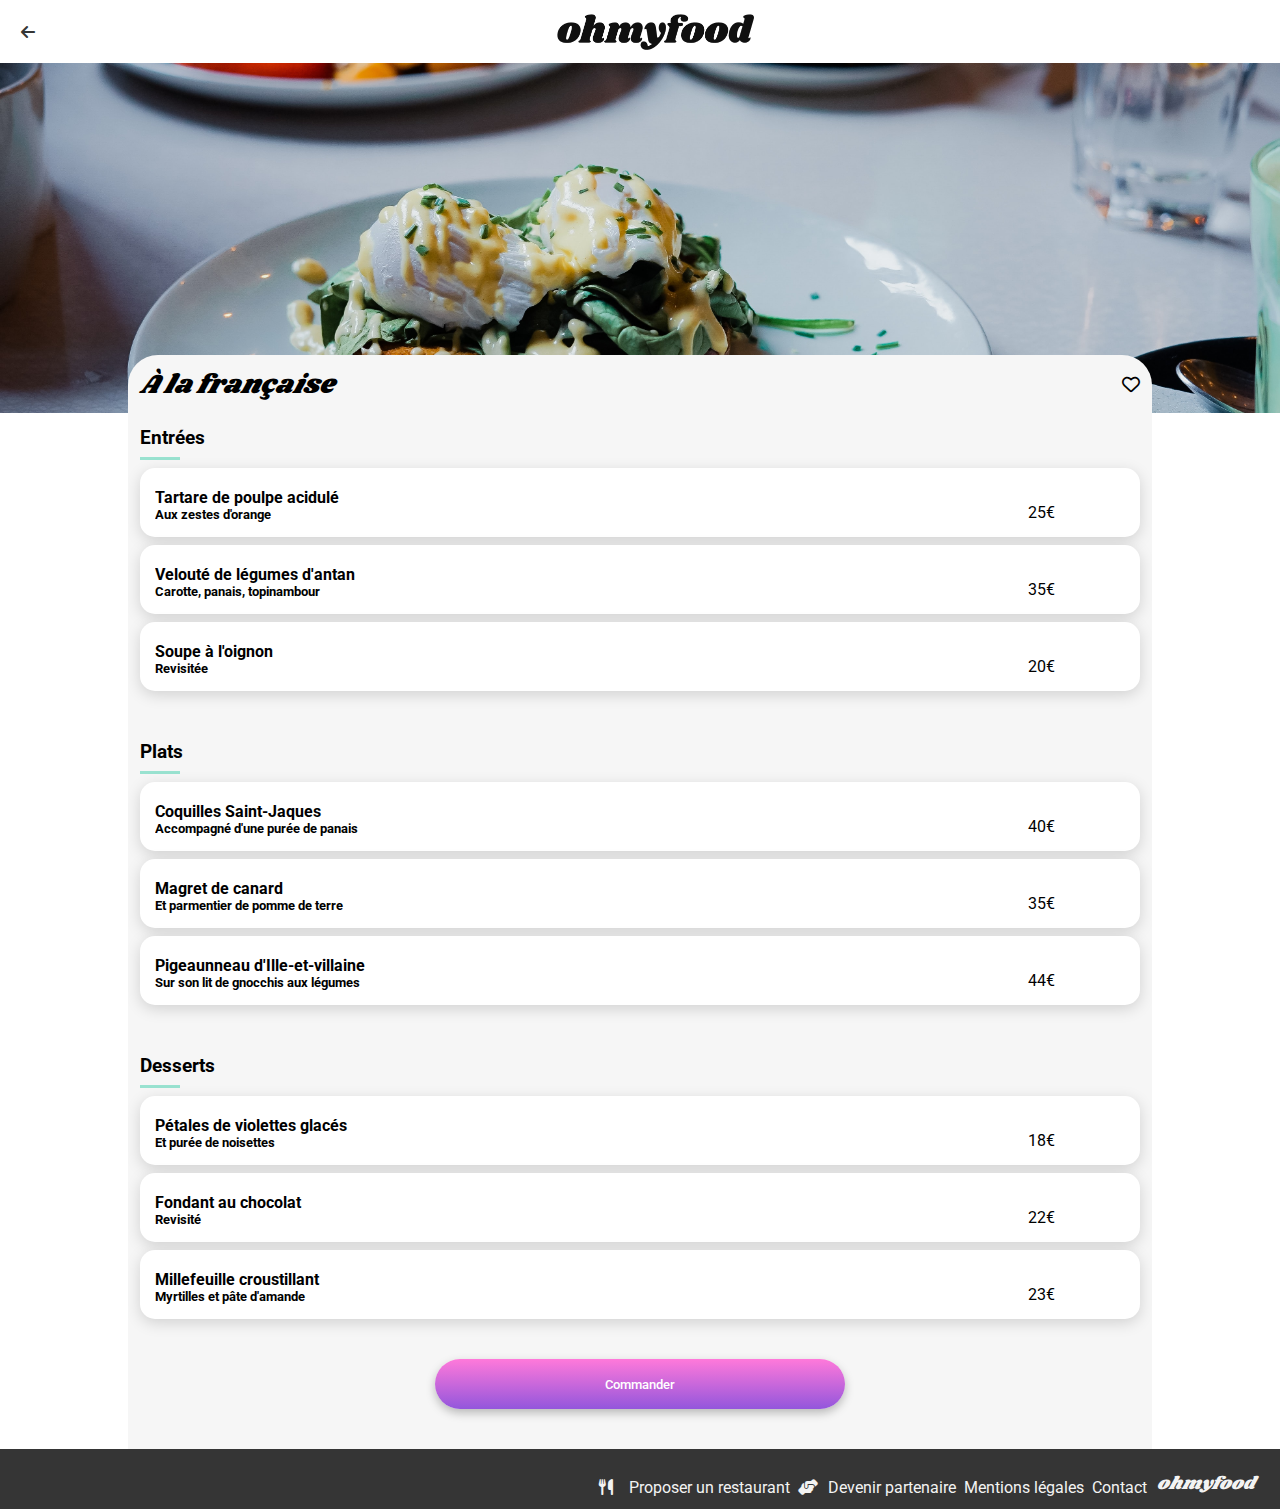
==== commit 14991886: "correction nom de classe pages restaurants" ====
--- a/a-la-francaise.html
+++ b/a-la-francaise.html
@@ -33,7 +33,7 @@
                     <div class="cardmenu__type__border"></div>
                     <div class="cardmenu__type__tag cardmenu__type__tag--1">
                         <div class="cardmenu__type__tag__content">
-                            <div class="cardemnu__type__tag__content__head">
+                            <div class="cardmenu__type__tag__content__head">
                                 <h4 class="cardmenu__type__tag__head__title">Tartare de poulpe acidulé</h4>
                                 <h5 class="cardmenu__type__tag__head__subtitle">Aux zestes d'orange</h5>
                             </div>
@@ -47,7 +47,7 @@
                     </div>
                     <div class="cardmenu__type__tag cardmenu__type__tag--2">
                         <div class="cardmenu__type__tag__content">
-                            <div class="cardemnu__type__tag__content__head">
+                            <div class="cardmenu__type__tag__content__head">
                                 <h4 class="cardmenu__type__tag__head__title">Velouté de légumes d'antan</h4>
                                 <h5 class="cardmenu__type__tag__head__subtitle">Carotte, panais, topinambour</h5>
                             </div>
@@ -61,7 +61,7 @@
                     </div>
                     <div class="cardmenu__type__tag cardmenu__type__tag--3">
                         <div class="cardmenu__type__tag__content">
-                            <div class="cardemnu__type__tag__content__head">
+                            <div class="cardmenu__type__tag__content__head">
                                 <h4 class="cardmenu__type__tag__head__title">Soupe à l'oignon</h4>
                                 <h5 class="cardmenu__type__tag__head__subtitle">Revisitée</h5>
                             </div>
@@ -79,7 +79,7 @@
                     <div class="cardmenu__type__border"></div>
                     <div class="cardmenu__type__tag cardmenu__type__tag--4">
                         <div class="cardmenu__type__tag__content">
-                            <div class="cardemnu__type__tag__content__head">
+                            <div class="cardmenu__type__tag__content__head">
                                 <h4 class="cardmenu__type__tag__head__title">Coquilles Saint-Jaques</h4>
                                 <h5 class="cardmenu__type__tag__head__subtitle">Accompagné d'une purée de panais</h5>
                             </div>
@@ -93,7 +93,7 @@
                     </div>
                     <div class="cardmenu__type__tag cardmenu__type__tag--5">
                         <div class="cardmenu__type__tag__content">
-                            <div class="cardemnu__type__tag__content__head">
+                            <div class="cardmenu__type__tag__content__head">
                                 <h4 class="cardmenu__type__tag__head__title">Magret de canard</h4>
                                 <h5 class="cardmenu__type__tag__head__subtitle">Et parmentier de pomme de terre</h5>
                             </div>
@@ -107,7 +107,7 @@
                     </div>
                     <div class="cardmenu__type__tag cardmenu__type__tag--6">
                         <div class="cardmenu__type__tag__content">
-                            <div class="cardemnu__type__tag__content__head">
+                            <div class="cardmenu__type__tag__content__head">
                                 <h4 class="cardmenu__type__tag__head__title">Pigeaunneau d'Ille-et-villaine</h4>
                                 <h5 class="cardmenu__type__tag__head__subtitle">Sur son lit de gnocchis aux légumes</h5>
                             </div>
@@ -125,7 +125,7 @@
                     <div class="cardmenu__type__border"></div>
                     <div class="cardmenu__type__tag cardmenu__type__tag--7">
                         <div class="cardmenu__type__tag__content">
-                            <div class="cardemnu__type__tag__content__head">
+                            <div class="cardmenu__type__tag__content__head">
                                 <h4 class="cardmenu__type__tag__head__title">Pétales de violettes glacés</h4>
                                 <h5 class="cardmenu__type__tag__head__subtitle">Et purée de noisettes</h5>
                             </div>
@@ -139,7 +139,7 @@
                     </div>
                     <div class="cardmenu__type__tag cardmenu__type__tag--8">
                         <div class="cardmenu__type__tag__content">
-                            <div class="cardemnu__type__tag__content__head">
+                            <div class="cardmenu__type__tag__content__head">
                                 <h4 class="cardmenu__type__tag__head__title">Fondant au chocolat</h4>
                                 <h5 class="cardmenu__type__tag__head__subtitle">Revisité</h5>
                             </div>
@@ -153,7 +153,7 @@
                     </div>
                     <div class="cardmenu__type__tag cardmenu__type__tag--9">
                         <div class="cardmenu__type__tag__content">
-                            <div class="cardemnu__type__tag__content__head">
+                            <div class="cardmenu__type__tag__content__head">
                                 <h4 class="cardmenu__type__tag__head__title">Millefeuille croustillant</h4>
                                 <h5 class="cardmenu__type__tag__head__subtitle">Myrtilles et pâte d'amande</h5>
                             </div>
--- a/css/main.css
+++ b/css/main.css
@@ -371,7 +371,7 @@
     margin-right: 0px;
   }
 }
-@keyframes cardmenu-tag-1 {
+@keyframes cardmenu-tag {
   0% {
     transform: translateX(-200%);
   }
@@ -446,34 +446,31 @@
   overflow: hidden;
 }
 .cardmenu__type__tag--1 {
-  animation: 1s ease-out 0.2s both cardmenu-tag-1;
+  animation: 1s ease-out 0.1s both cardmenu-tag;
 }
 .cardmenu__type__tag--2 {
-  animation: 1s ease-out 0.3s both cardmenu-tag-1;
+  animation: 1s ease-out 0.2s both cardmenu-tag;
 }
 .cardmenu__type__tag--3 {
-  animation: 1s ease-out 0.4s both cardmenu-tag-1;
-}
-.cardmenu__type__tag--3-1 {
-  animation: 1s ease-out 0.5s both cardmenu-tag-1;
+  animation: 1s ease-out 0.3s both cardmenu-tag;
 }
 .cardmenu__type__tag--4 {
-  animation: 1s ease-out 0.6s both cardmenu-tag-1;
+  animation: 1s ease-out 0.4s both cardmenu-tag;
 }
 .cardmenu__type__tag--5 {
-  animation: 1s ease-out 0.7s both cardmenu-tag-1;
+  animation: 1s ease-out 0.5s both cardmenu-tag;
 }
 .cardmenu__type__tag--6 {
-  animation: 1s ease-out 0.8s both cardmenu-tag-1;
+  animation: 1s ease-out 0.6s both cardmenu-tag;
 }
 .cardmenu__type__tag--7 {
-  animation: 1s ease-out 0.9s both cardmenu-tag-1;
+  animation: 1s ease-out 0.7s both cardmenu-tag;
 }
 .cardmenu__type__tag--8 {
-  animation: 1s ease-out 1s both cardmenu-tag-1;
+  animation: 1s ease-out 0.8s both cardmenu-tag;
 }
 .cardmenu__type__tag--9 {
-  animation: 1s ease-out 1.1s both cardmenu-tag-1;
+  animation: 1s ease-out 0.9s both cardmenu-tag;
 }
 .cardmenu__type__tag__content {
   width: 90%;
@@ -484,18 +481,29 @@
   overflow: hidden;
 }
 .cardmenu__type__tag__content__head {
-  background-color: aqua;
-  overflow: hidden;
+  width: inherit;
+  display: flex;
+  flex-flow: column;
+  flex-wrap: nowrap;
+  overflow: hidden;
+  white-space: nowrap;
   text-overflow: ellipsis;
-  white-space: nowrap;
 }
 .cardmenu__type__tag__content__head__title {
+  width: inherit;
   font-size: 18px;
   font-weight: 500;
+  overflow: hidden;
+  white-space: nowrap;
+  text-overflow: ellipsis;
 }
 .cardmenu__type__tag__content__head__subtitle {
+  width: inherit;
   font-size: 15px;
   font-weight: 300;
+  overflow: hidden;
+  white-space: nowrap;
+  text-overflow: ellipsis;
 }
 .cardmenu__type__tag__content__price {
   display: flex;
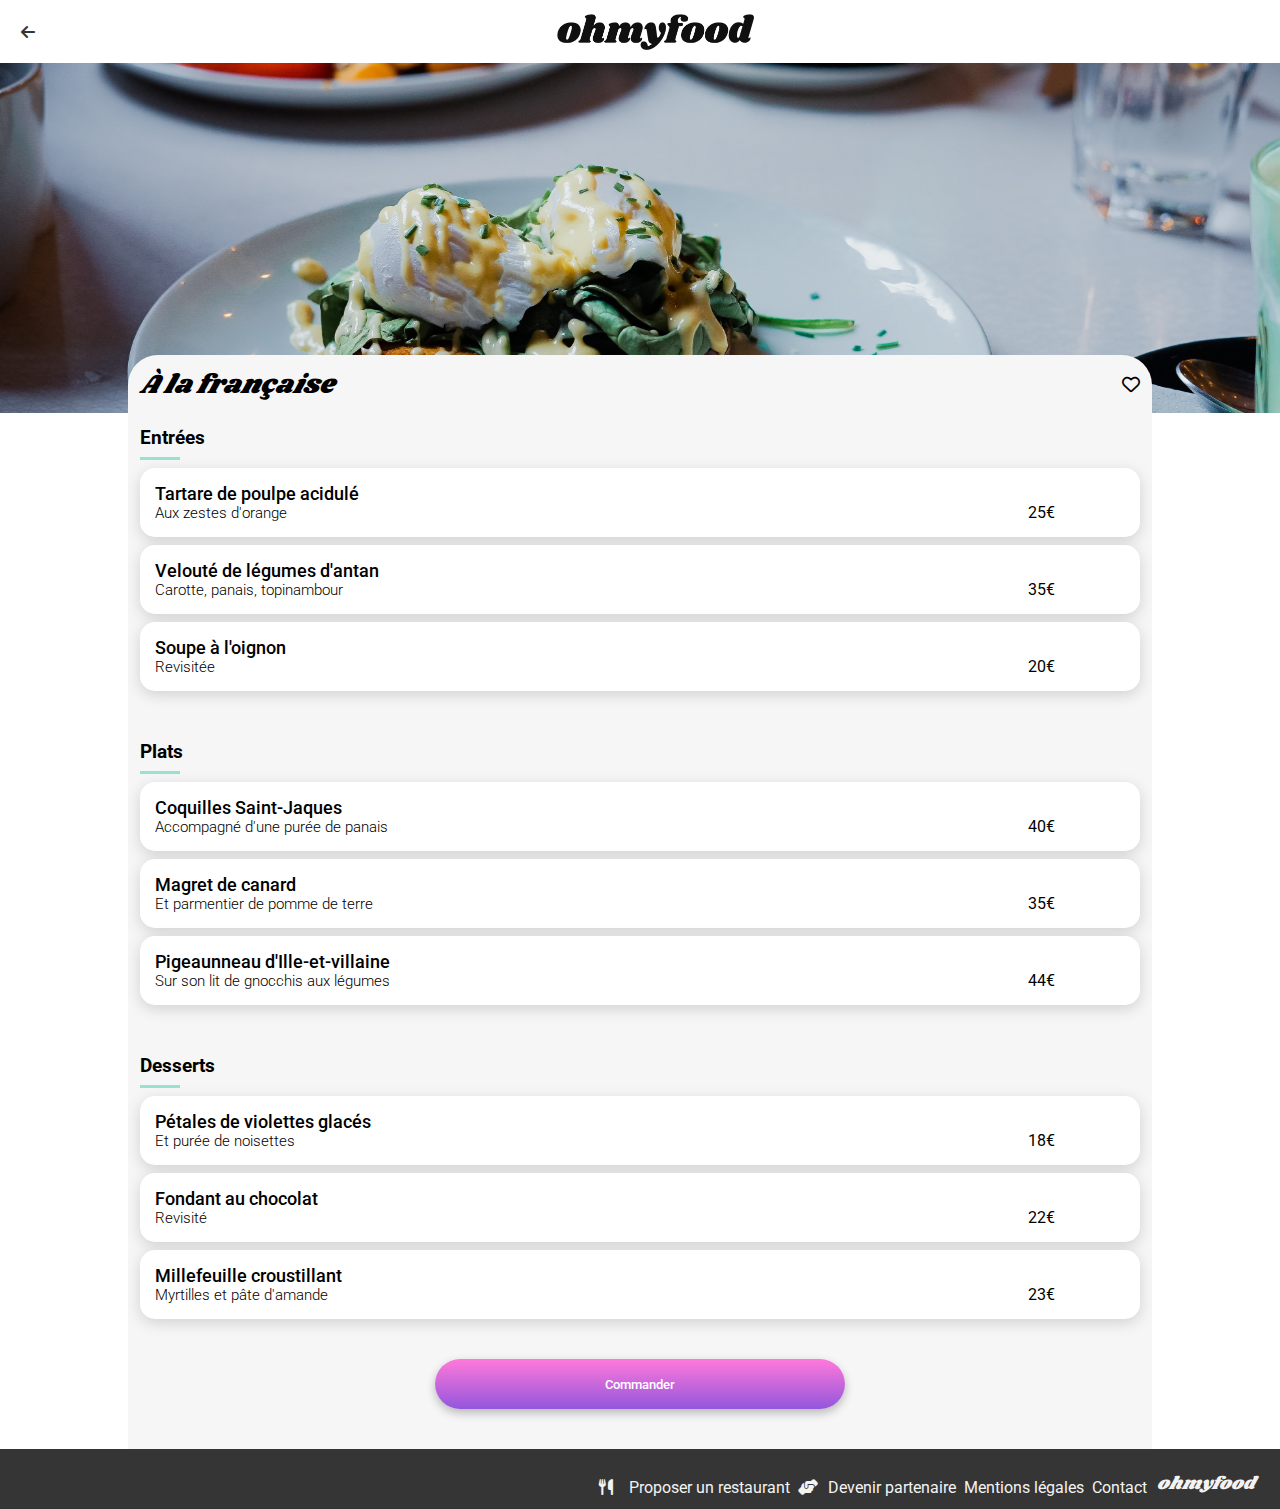
==== commit 00f3a33a: "Correction du ellipsis" ====
--- a/a-la-francaise.html
+++ b/a-la-francaise.html
@@ -34,8 +34,8 @@
                     <div class="cardmenu__type__tag cardmenu__type__tag--1">
                         <div class="cardmenu__type__tag__content">
                             <div class="cardmenu__type__tag__content__head">
-                                <h4 class="cardmenu__type__tag__head__title">Tartare de poulpe acidulé</h4>
-                                <h5 class="cardmenu__type__tag__head__subtitle">Aux zestes d'orange</h5>
+                                <h4 class="cardmenu__type__tag__content__head__title">Tartare de poulpe acidulé</h4>
+                                <h5 class="cardmenu__type__tag__content__head__subtitle">Aux zestes d'orange</h5>
                             </div>
                             <div class="cardmenu__type__tag__content__price">
                                 25€
@@ -48,8 +48,8 @@
                     <div class="cardmenu__type__tag cardmenu__type__tag--2">
                         <div class="cardmenu__type__tag__content">
                             <div class="cardmenu__type__tag__content__head">
-                                <h4 class="cardmenu__type__tag__head__title">Velouté de légumes d'antan</h4>
-                                <h5 class="cardmenu__type__tag__head__subtitle">Carotte, panais, topinambour</h5>
+                                <h4 class="cardmenu__type__tag__content__head__title">Velouté de légumes d'antan</h4>
+                                <h5 class="cardmenu__type__tag__content__head__subtitle">Carotte, panais, topinambour</h5>
                             </div>
                             <div class="cardmenu__type__tag__content__price">
                                 35€
@@ -62,8 +62,8 @@
                     <div class="cardmenu__type__tag cardmenu__type__tag--3">
                         <div class="cardmenu__type__tag__content">
                             <div class="cardmenu__type__tag__content__head">
-                                <h4 class="cardmenu__type__tag__head__title">Soupe à l'oignon</h4>
-                                <h5 class="cardmenu__type__tag__head__subtitle">Revisitée</h5>
+                                <h4 class="cardmenu__type__tag__content__head__title">Soupe à l'oignon</h4>
+                                <h5 class="cardmenu__type__tag__content__head__subtitle">Revisitée</h5>
                             </div>
                             <div class="cardmenu__type__tag__content__price">
                                 20€
@@ -80,8 +80,8 @@
                     <div class="cardmenu__type__tag cardmenu__type__tag--4">
                         <div class="cardmenu__type__tag__content">
                             <div class="cardmenu__type__tag__content__head">
-                                <h4 class="cardmenu__type__tag__head__title">Coquilles Saint-Jaques</h4>
-                                <h5 class="cardmenu__type__tag__head__subtitle">Accompagné d'une purée de panais</h5>
+                                <h4 class="cardmenu__type__tag__content__head__title">Coquilles Saint-Jaques</h4>
+                                <h5 class="cardmenu__type__tag__content__head__subtitle">Accompagné d'une purée de panais</h5>
                             </div>
                             <div class="cardmenu__type__tag__content__price">
                                 40€
@@ -94,8 +94,8 @@
                     <div class="cardmenu__type__tag cardmenu__type__tag--5">
                         <div class="cardmenu__type__tag__content">
                             <div class="cardmenu__type__tag__content__head">
-                                <h4 class="cardmenu__type__tag__head__title">Magret de canard</h4>
-                                <h5 class="cardmenu__type__tag__head__subtitle">Et parmentier de pomme de terre</h5>
+                                <h4 class="cardmenu__type__tag__content__head__title">Magret de canard</h4>
+                                <h5 class="cardmenu__type__tag__content__head__subtitle">Et parmentier de pomme de terre</h5>
                             </div>
                             <div class="cardmenu__type__tag__content__price">
                                 35€
@@ -108,8 +108,8 @@
                     <div class="cardmenu__type__tag cardmenu__type__tag--6">
                         <div class="cardmenu__type__tag__content">
                             <div class="cardmenu__type__tag__content__head">
-                                <h4 class="cardmenu__type__tag__head__title">Pigeaunneau d'Ille-et-villaine</h4>
-                                <h5 class="cardmenu__type__tag__head__subtitle">Sur son lit de gnocchis aux légumes</h5>
+                                <h4 class="cardmenu__type__tag__content__head__title">Pigeaunneau d'Ille-et-villaine</h4>
+                                <h5 class="cardmenu__type__tag__content__head__subtitle">Sur son lit de gnocchis aux légumes</h5>
                             </div>
                             <div class="cardmenu__type__tag__content__price">
                                 44€
@@ -126,8 +126,8 @@
                     <div class="cardmenu__type__tag cardmenu__type__tag--7">
                         <div class="cardmenu__type__tag__content">
                             <div class="cardmenu__type__tag__content__head">
-                                <h4 class="cardmenu__type__tag__head__title">Pétales de violettes glacés</h4>
-                                <h5 class="cardmenu__type__tag__head__subtitle">Et purée de noisettes</h5>
+                                <h4 class="cardmenu__type__tag__content__head__title">Pétales de violettes glacés</h4>
+                                <h5 class="cardmenu__type__tag__content__head__subtitle">Et purée de noisettes</h5>
                             </div>
                             <div class="cardmenu__type__tag__content__price">
                                 18€
@@ -140,8 +140,8 @@
                     <div class="cardmenu__type__tag cardmenu__type__tag--8">
                         <div class="cardmenu__type__tag__content">
                             <div class="cardmenu__type__tag__content__head">
-                                <h4 class="cardmenu__type__tag__head__title">Fondant au chocolat</h4>
-                                <h5 class="cardmenu__type__tag__head__subtitle">Revisité</h5>
+                                <h4 class="cardmenu__type__tag__content__head__title">Fondant au chocolat</h4>
+                                <h5 class="cardmenu__type__tag__content__head__subtitle">Revisité</h5>
                             </div>
                             <div class="cardmenu__type__tag__content__price">
                                 22€
@@ -154,8 +154,8 @@
                     <div class="cardmenu__type__tag cardmenu__type__tag--9">
                         <div class="cardmenu__type__tag__content">
                             <div class="cardmenu__type__tag__content__head">
-                                <h4 class="cardmenu__type__tag__head__title">Millefeuille croustillant</h4>
-                                <h5 class="cardmenu__type__tag__head__subtitle">Myrtilles et pâte d'amande</h5>
+                                <h4 class="cardmenu__type__tag__content__head__title">Millefeuille croustillant</h4>
+                                <h5 class="cardmenu__type__tag__content__head__subtitle">Myrtilles et pâte d'amande</h5>
                             </div>
                             <div class="cardmenu__type__tag__content__price">
                                 23€
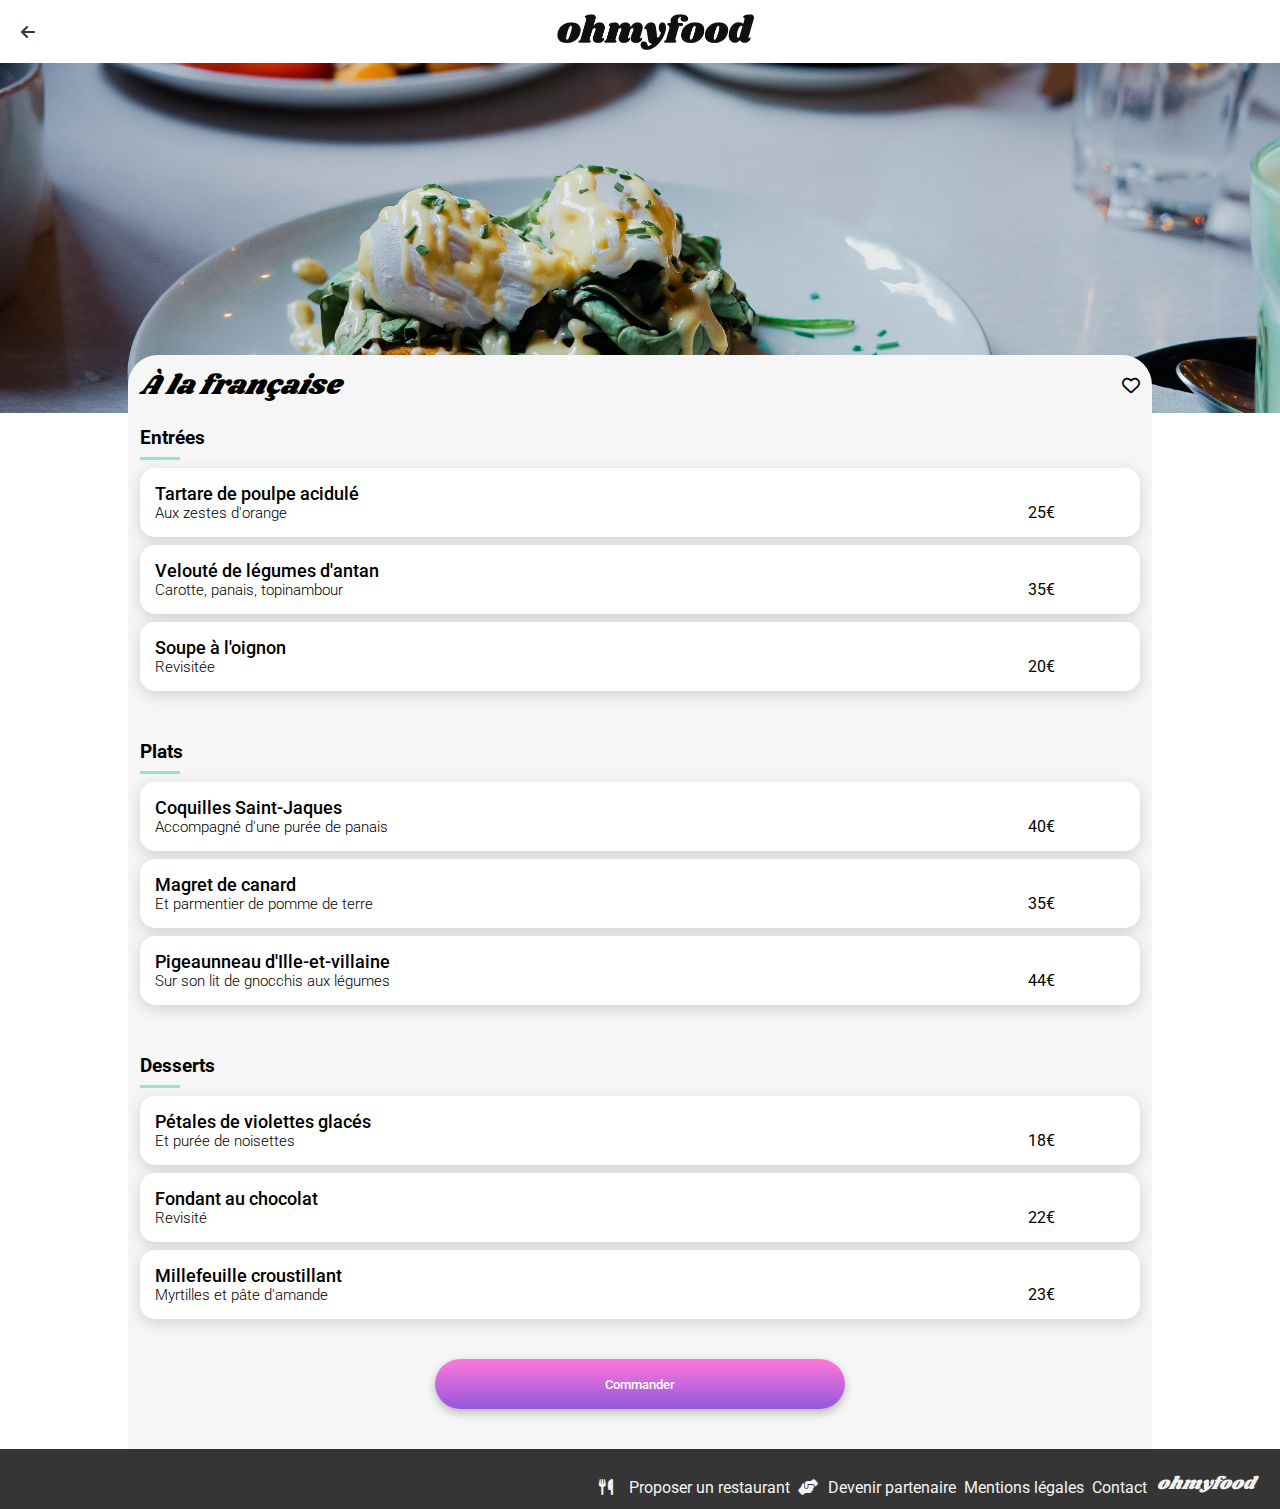
==== commit 13f0d920: "Correction de la sementic pour le SEO" ====
--- a/a-la-francaise.html
+++ b/a-la-francaise.html
@@ -25,7 +25,7 @@
             </div>        
             <div class="cardmenu">            
                 <div class="cardmenu__header">
-                    <h2 class="cardmenu__header__title">À la française</h2>
+                    <h1 class="cardmenu__header__title">À la française</h1>
                     <i class="fa-regular fa-heart card__content__icon"></i>
                 </div>
                 <div class="cardmenu__type">
--- a/css/main.css
+++ b/css/main.css
@@ -139,7 +139,7 @@
   margin-right: 1rem;
 }
 
-.section, .container__cards {
+.section, .container__80, .container__cards {
   display: flex;
   flex-flow: column;
   gap: 1.688rem;
@@ -207,6 +207,8 @@
 .section__container__cta__hook {
   width: 70%;
   text-align: center;
+  font-family: "Roboto", sans-serif;
+  font-style: normal;
 }
 .section__container__cta__promess {
   font-size: 1.125rem;
@@ -216,8 +218,11 @@
 
 .section__container__fonctionnement {
   background-color: #FFF;
-  display: flex;
-  flex-flow: column;
+}
+.section__container__fonctionnement__80 {
+  display: flex;
+  flex-flow: column;
+  gap: 40px;
   padding-top: 1.688rem;
   padding-bottom: 1.688rem;
 }
@@ -231,10 +236,12 @@
 .fonctionnement__card {
   height: 4.524rem;
   width: calc(100% - 10px);
+  padding-left: 1rem;
+  padding-right: 0.5rem;
   background-color: #F6F6F6;
   box-shadow: 0px 4px 15px rgba(0, 0, 0, 0.15);
   display: flex;
-  justify-content: space-evenly;
+  justify-content: space-between;
   align-items: center;
   border-radius: 1.25rem;
   position: relative;
@@ -246,20 +253,31 @@
   background-color: #9356DC;
   color: #F3F3F3;
   border-radius: 50%;
-  text-align: center;
+  display: flex;
+  justify-content: center;
+  align-items: center;
   position: absolute;
   left: -10px;
   z-index: 2;
 }
 .fonctionnement__card__icon {
+  width: 10%;
   color: #7E7E7E;
   font-size: 1.125rem;
+  text-align: center;
 }
 .fonctionnement__card__icon--purple {
   color: #9356DC;
 }
 .fonctionnement__card__text {
   font-weight: 500;
+  display: flex;
+  flex-grow: 1;
+  padding-left: 1rem;
+}
+
+.section__container__80 {
+  padding-top: 40px;
 }
 
 .container__cards {
@@ -393,6 +411,8 @@
 .section__container__menu__container__img {
   width: 100%;
   height: 275px;
+  -o-object-fit: cover;
+     object-fit: cover;
 }
 
 .cardmenu {
@@ -420,6 +440,7 @@
   font-family: "Shrikhand", serif;
   font-weight: 400;
   font-style: italic;
+  font-size: 1.75rem;
 }
 .cardmenu__type {
   display: flex;
@@ -541,6 +562,7 @@
   }
   .fonctionnement__card {
     width: calc(33% - 10px);
+    max-width: calc(335px - 1.5rem);
   }
   .container__cards {
     width: 100%;
@@ -575,6 +597,14 @@
 }
 /* desktop */
 @media (width >= 1024px) {
+  .container__80, .container__cards {
+    width: 80%;
+    margin: auto;
+  }
+  .container__cards {
+    width: 100%;
+    justify-content: space-between;
+  }
   .section__container__menu {
     background-color: #FFF;
   }
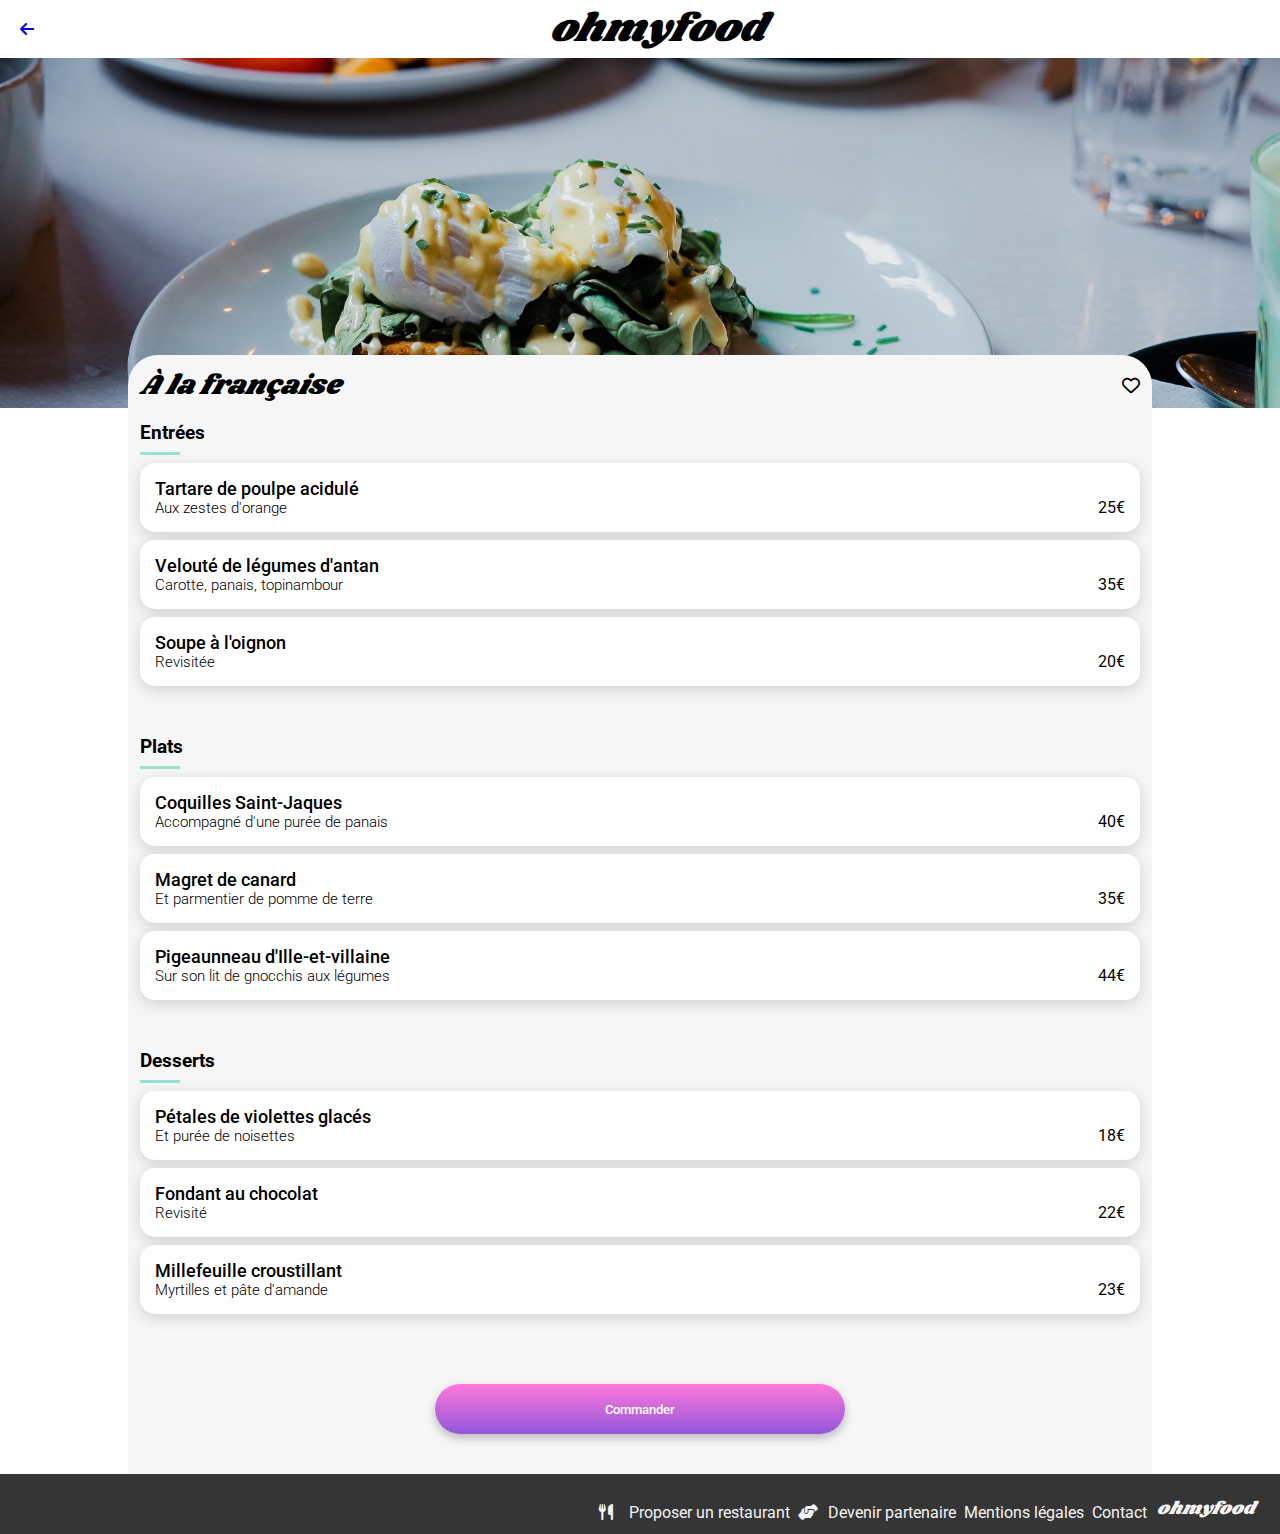
==== commit ad04b76a: "Corrections: - comportement des filtres en tablette - suppression de plusieurs div dans le header - " ====
--- a/a-la-francaise.html
+++ b/a-la-francaise.html
@@ -4,19 +4,17 @@
     <meta charset="UTF-8">
     <meta name="viewport" content="width=device-width, initial-scale=1.0">
     <title>Ohmyfood - À la française</title>
-    <link rel="icon" type="image/png" href="./img/logo/favicon.png" />
+    <link rel="icon" type="image/png" href="./img/logo/favicon.png">
     <!--[if IE]><link rel="shortcut icon" type="image/x-icon" href="./img/logo/favicon.ico" /><![endif]-->
     <link rel="stylesheet" href="https://cdnjs.cloudflare.com/ajax/libs/font-awesome/6.4.2/css/all.min.css">
-    <link rel="stylesheet" href="./css/main.css">
+    <link rel="stylesheet" href="./css/main.min.css">
 </head>
 <body>
-    <header class="header">
-        <div class="header__container__top">
-            <a href="index.html">
-                <i class="fa-solid fa-arrow-left header__container__top__icon"></i>
-            </a>            
-            <img src="./img/logo/ohmyfood.png" alt="Logo de l'entreprise Ohmyfood" class="header__container__top__logo">
-        </div>
+    <header class="header_restaurant">
+        <a href="index.html">
+            <i class="fa-solid fa-arrow-left header_restaurant__icon"></i>
+        </a>            
+        <h1 class="header__title">ohmyfood</h1>
     </header>
     <main class="main">
         <section class="section__container section__container__menu">
@@ -25,7 +23,7 @@
             </div>        
             <div class="cardmenu">            
                 <div class="cardmenu__header">
-                    <h1 class="cardmenu__header__title">À la française</h1>
+                    <h2 class="cardmenu__header__title">À la française</h2>
                     <i class="fa-regular fa-heart card__content__icon"></i>
                 </div>
                 <div class="cardmenu__type">
@@ -171,12 +169,14 @@
         </section>
         <footer class="footer">
             <h1 class="footer__title">ohmyfood</h1>
-            <ul class="footer__list">
-                <li class="footer__list_item"><a href="#" class="footer__list__item__link"><i class="fa-solid fa-utensils margin-right-16"></i>Proposer un restaurant</a></li>
-                <li class="footer__list_item"><a href="#" class="footer__list__item__link"><i class="fa-solid fa-handshake-angle margin-right-10"></i>Devenir partenaire</a></li>
-                <li class="footer__list_item"><a href="#" class="footer__list__item__link">Mentions légales</a></li>
-                <li class="footer__list_item"><a href="#" class="footer__list__item__link">Contact</a></li>
-            </ul>
+            <nav class="nav">
+                <ul class="footer__list">
+                    <li class="footer__list_item"><a href="#" class="footer__list__item__link"><i class="fa-solid fa-utensils margin-right-16"></i>Proposer un restaurant</a></li>
+                    <li class="footer__list_item"><a href="#" class="footer__list__item__link"><i class="fa-solid fa-handshake-angle margin-right-10"></i>Devenir partenaire</a></li>
+                    <li class="footer__list_item"><a href="#" class="footer__list__item__link">Mentions légales</a></li>
+                    <li class="footer__list_item"><a href="#" class="footer__list__item__link">Contact</a></li>
+                </ul>
+            </nav>
         </footer>
     </main>
 </body>
--- a/css/main.min.css
+++ b/css/main.min.css
@@ -0,0 +1 @@
+@import"https://fonts.googleapis.com/css2?family=Roboto&family=Shrikhand&display=swap";*{margin:0;padding:0;font-family:"Roboto",sans-serif}.main{background-color:#f6f6f6}@keyframes loader-01{0%{transform:scale(1) rotate(0deg)}50%{transform:scale(0.6) rotate(180deg)}100%{transform:scale(1) rotate(360deg)}}@keyframes loader-02{0%{transform:perspective(4cm) rotateX(45deg)}100%{transform:perspective(5cm) rotateY(180deg)}}@keyframes loader-text{0%{width:0}100%{width:100%}}@keyframes stop-loader{0%{opacity:1}50%{opacity:.5}100%{opacity:0;visibility:hidden}}.loader_container{height:100%;width:100%;background-color:rgba(207,200,200,.9);position:fixed;top:0;left:0;z-index:1000;display:flex;flex-flow:column;justify-content:center;align-items:center;gap:40px;animation:1s ease-out 5s stop-loader forwards}.loader{width:80px;height:80px;display:flex;position:relative;background-color:#9356dc;border-radius:15px;animation:2s ease-in-out loader-01 reverse infinite}.loader::after{content:"";height:50%;width:50%;position:absolute;top:-10px;left:-10px;background-color:#ff79da;border-radius:15px;animation:2s ease-in-out loader-02 infinite}.loader__text{font-size:1.75rem;font-family:"Shrikhand",serif;display:inline-block;position:relative;color:#353535;text-shadow:0 0 2px #9356dc,0 0 1px #ff79da,0 0 1px #99e2d0;letter-spacing:2px;box-sizing:border-box}.loader__text::after{content:"Chargement";position:absolute;left:0;top:0;color:#9356dc;width:100%;height:100%;overflow:hidden;box-sizing:border-box;animation:2s loader-text alternate-reverse infinite}h1{font-family:"Shrikhand",serif;font-size:1.125rem;font-weight:400;font-style:italic}.margin-right-10{margin-right:.625rem}.margin-right-16{margin-right:1rem}.section,.container__80,.container__cards{display:flex;flex-flow:column;gap:1.688rem;padding:0 1.25rem}.btn{height:3.125rem;padding:.813rem 1.172rem;background:linear-gradient(0deg, #9356DC 0%, #FF79DA 100%);box-shadow:0px 4px 10px rgba(0,0,0,.25);border-radius:25px;font-weight:500;color:#fff;word-wrap:break-word;border:none}.btn:hover{background:linear-gradient(0deg, #9c6bd8 0%, #ff95e1 100%);box-shadow:0px 4px 10px rgba(0,0,0,.5)}.body__container{display:flex;flex-flow:column;gap:1.688rem}.header{width:100%;display:flex;flex-flow:column;align-items:center;justify-content:center;background-color:#fff}.header__title{width:100%;font-size:2.5rem;text-align:center}.header__localite{height:3.125rem;width:100%;display:flex;justify-content:center;align-items:center;gap:1.063rem;background-color:#e2e2e2;color:#353535}.header__localite__text{background-color:rgba(0,0,0,0);border:none;font-size:1.125rem;padding-left:10px}.header__localite__text:focus{outline:0}.section__container__cta{justify-content:center;align-items:center;gap:1.688rem;margin:40px 0}.section__container__cta__hook{width:70%;text-align:center;font-family:"Roboto",sans-serif;font-style:normal;font-weight:700;font-size:2.5rem}.section__container__cta__promess{font-size:1.125rem;font-weight:300;text-align:center}.section__container__fonctionnement{background-color:#fff}.section__container__fonctionnement__80{display:flex;flex-flow:column;gap:40px;padding-top:1.688rem;padding-bottom:1.688rem}.fonctionnement__card__container{display:flex;flex-flow:column;gap:40px}.fonctionnement__card{height:4.524rem;width:calc(100% - 10px);padding-left:1rem;padding-right:.5rem;background-color:#f6f6f6;box-shadow:0px 4px 15px rgba(0,0,0,.15);display:flex;justify-content:space-between;align-items:center;border-radius:1.25rem;position:relative;z-index:1}.fonctionnement__card__number{height:1.5rem;width:1.5rem;background-color:#9356dc;color:#f3f3f3;border-radius:50%;display:flex;justify-content:center;align-items:center;position:absolute;left:-10px;z-index:2}.fonctionnement__card__icon{width:10%;color:#7e7e7e;font-size:1.125rem;text-align:center}.fonctionnement__card__icon--purple{color:#9356dc}.fonctionnement__card__text{font-weight:500;display:flex;flex-grow:1;padding-left:1rem}.fonctionnement__card__box{width:100%;display:flex;flex-flow:row;overflow:hidden}.fonctionnement__card__box__icon{width:10%;color:#7e7e7e;font-size:1.125rem;text-align:center}.fonctionnement__card__box__icon--purple{color:#9356dc}.fonctionnement__card__box__text{font-weight:500;display:flex;flex-grow:1;padding-left:1rem;white-space:nowrap;text-overflow:ellipsis}.section__container__80{padding-top:40px}.container__cards{padding-bottom:40px}.card{width:calc(100% - 10px);display:flex;flex-flow:column;gap:20px;border-radius:15px;text-decoration:none;color:inherit;background-color:#fff;overflow:hidden}.card__container{border-radius:15px;position:relative}.card__box{width:100%;height:231px;overflow:hidden;position:relative}.card__box__img{width:100%;height:100%;border-radius:15px 15px 0 0;-o-object-fit:cover;object-fit:cover}.card__box__label{position:absolute;top:13px;right:13px;padding:7px 9px;font-size:.875rem;background-color:#99e2d0;color:#008766;border-radius:2px}.card__content{padding:15px;display:flex;align-items:center;justify-content:space-between}.card__content__grouptitle__title{font-size:1.125rem;font-weight:700}.card__content__grouptitle__subtitle{font-size:1.063rem;font-weight:300}.card__content__icon:hover:before{content:"";font-weight:900;transition:400ms;background-image:linear-gradient(180deg, #9356DC, #FF79DA);background-size:100%;background-repeat:repeat;background-clip:text;-webkit-background-clip:text;color:rgba(0,0,0,0)}.footer{color:#f3f3f3;background-color:#353535;padding:22px 25px 22px 25px;display:flex;flex-flow:column;gap:10px}.footer__list{list-style-type:none;display:flex;flex-flow:column;gap:8px}.footer__list__item{display:block;width:20px;height:16px}.footer__list__item__link{color:inherit;text-decoration:none}@keyframes checkmenu{0%{margin-right:-50px}20%{margin-right:-30px}40%{margin-right:-20px}90%{margin-right:-5px}100%{margin-right:0px}}@keyframes cardmenu-tag{0%{transform:translateX(-200%)}100%{transform:translateX(0%)}}.header_restaurant{display:flex;justify-content:center;align-items:center}.header_restaurant__icon{padding-left:20px}.section__container__menu{display:flex;flex-flow:column;justify-content:center;align-items:center;background-color:#f6f6f6}.section__container__menu__container{width:100%;position:relative}.section__container__menu__container__img{width:100%;height:275px;-o-object-fit:cover;object-fit:cover}.cardmenu{width:100%;border-radius:30px 30px 0 0;display:flex;flex-flow:column;gap:40px;padding-bottom:40px;background-color:#f6f6f6}.cardmenu__header{width:calc(100% - 24px);padding:10px 12px 15px 12px;position:absolute;top:280px;background-color:#f6f6f6;display:flex;justify-content:space-between;align-items:center;font-size:1.125rem;border-radius:30px 30px 0 0}.cardmenu__header__title{font-family:"Shrikhand",serif;font-weight:400;font-style:italic;font-size:1.75rem}.cardmenu__type{display:flex;flex-flow:column;gap:8px;padding-left:12px;padding-right:12px;margin-top:10px}.cardmenu__type__border{width:40px;border-bottom:3px #99e2d0 solid}.cardmenu__type__tag{height:69px;background-color:#fff;display:inline-flex;flex-wrap:nowrap;justify-content:space-between;align-items:flex-end;border-radius:15px;box-shadow:0px 4px 15px rgba(0,0,0,.15);overflow:hidden}.cardmenu__type__tag--1{animation:1s ease-out 0.1s both cardmenu-tag}.cardmenu__type__tag--2{animation:1s ease-out 0.2s both cardmenu-tag}.cardmenu__type__tag--3{animation:1s ease-out 0.3s both cardmenu-tag}.cardmenu__type__tag--4{animation:1s ease-out 0.4s both cardmenu-tag}.cardmenu__type__tag--5{animation:1s ease-out 0.5s both cardmenu-tag}.cardmenu__type__tag--6{animation:1s ease-out 0.6s both cardmenu-tag}.cardmenu__type__tag--7{animation:1s ease-out 0.7s both cardmenu-tag}.cardmenu__type__tag--8{animation:1s ease-out 0.8s both cardmenu-tag}.cardmenu__type__tag--9{animation:1s ease-out 0.9s both cardmenu-tag}.cardmenu__type__tag__content{width:calc(100% - 30px);display:flex;flex-wrap:nowrap;justify-content:space-between;padding:15px;overflow:hidden}.cardmenu__type__tag__content__head{width:inherit;display:flex;flex-flow:column;flex-wrap:nowrap;overflow:hidden;white-space:nowrap;text-overflow:ellipsis}.cardmenu__type__tag__content__head__title{width:inherit;font-size:18px;font-weight:500;overflow:hidden;white-space:nowrap;text-overflow:ellipsis}.cardmenu__type__tag__content__head__subtitle{width:inherit;font-size:15px;font-weight:300;overflow:hidden;white-space:nowrap;text-overflow:ellipsis}.cardmenu__type__tag__content__price{display:flex;align-items:flex-end;justify-content:flex-end}.cardmenu__type__tag__like{margin-right:-50px}.cardmenu__type__tag:hover>.cardmenu__type__tag__like{height:100%;width:59px;color:#f3f3f3;background-color:#99e2d0;border-radius:0 15px 15px 0;display:flex;justify-content:center;align-items:center;flex-grow:1;animation:checkmenu 250ms;animation-fill-mode:forwards}.cardmenu__btn{width:40%;margin:30px auto 0 auto}@media(width >= 768px){.fonctionnement__card__container{display:flex;flex-flow:row;justify-content:space-around;align-items:center}.fonctionnement__card{width:calc(33% - 10px);max-width:calc(335px - 1.5rem)}.container__cards{width:100%;display:flex;flex-flow:row;flex-wrap:wrap;padding:0;padding-bottom:40px}.card{width:calc(50% - 1.25rem)}.footer{display:flex;flex-flow:row-reverse;justify-content:flex-start;align-items:flex-end;padding-bottom:12px}.footer__list{display:flex;flex-flow:row}.section__container__menu__container__img{height:350px}.cardmenu__header{position:absolute;top:355px}}@media(width >= 1024px){.container__80,.container__cards{width:80%;margin:auto}.container__cards{width:100%;justify-content:space-between}.section__container__menu{background-color:#fff}.section__container__menu__container__img{transform:scale(1);-o-object-fit:cover;object-fit:cover}.cardmenu{width:80%;margin:auto;border-radius:0;overflow:hidden}.cardmenu__header{width:calc(80% - 24px)}}@media(width > 1440px){body{width:1440px;margin:auto;background-color:#fff}.cardmenu{width:1152px;margin:auto;border-radius:0;overflow:hidden}.cardmenu__header{width:1128px}}/*# sourceMappingURL=main.min.css.map */